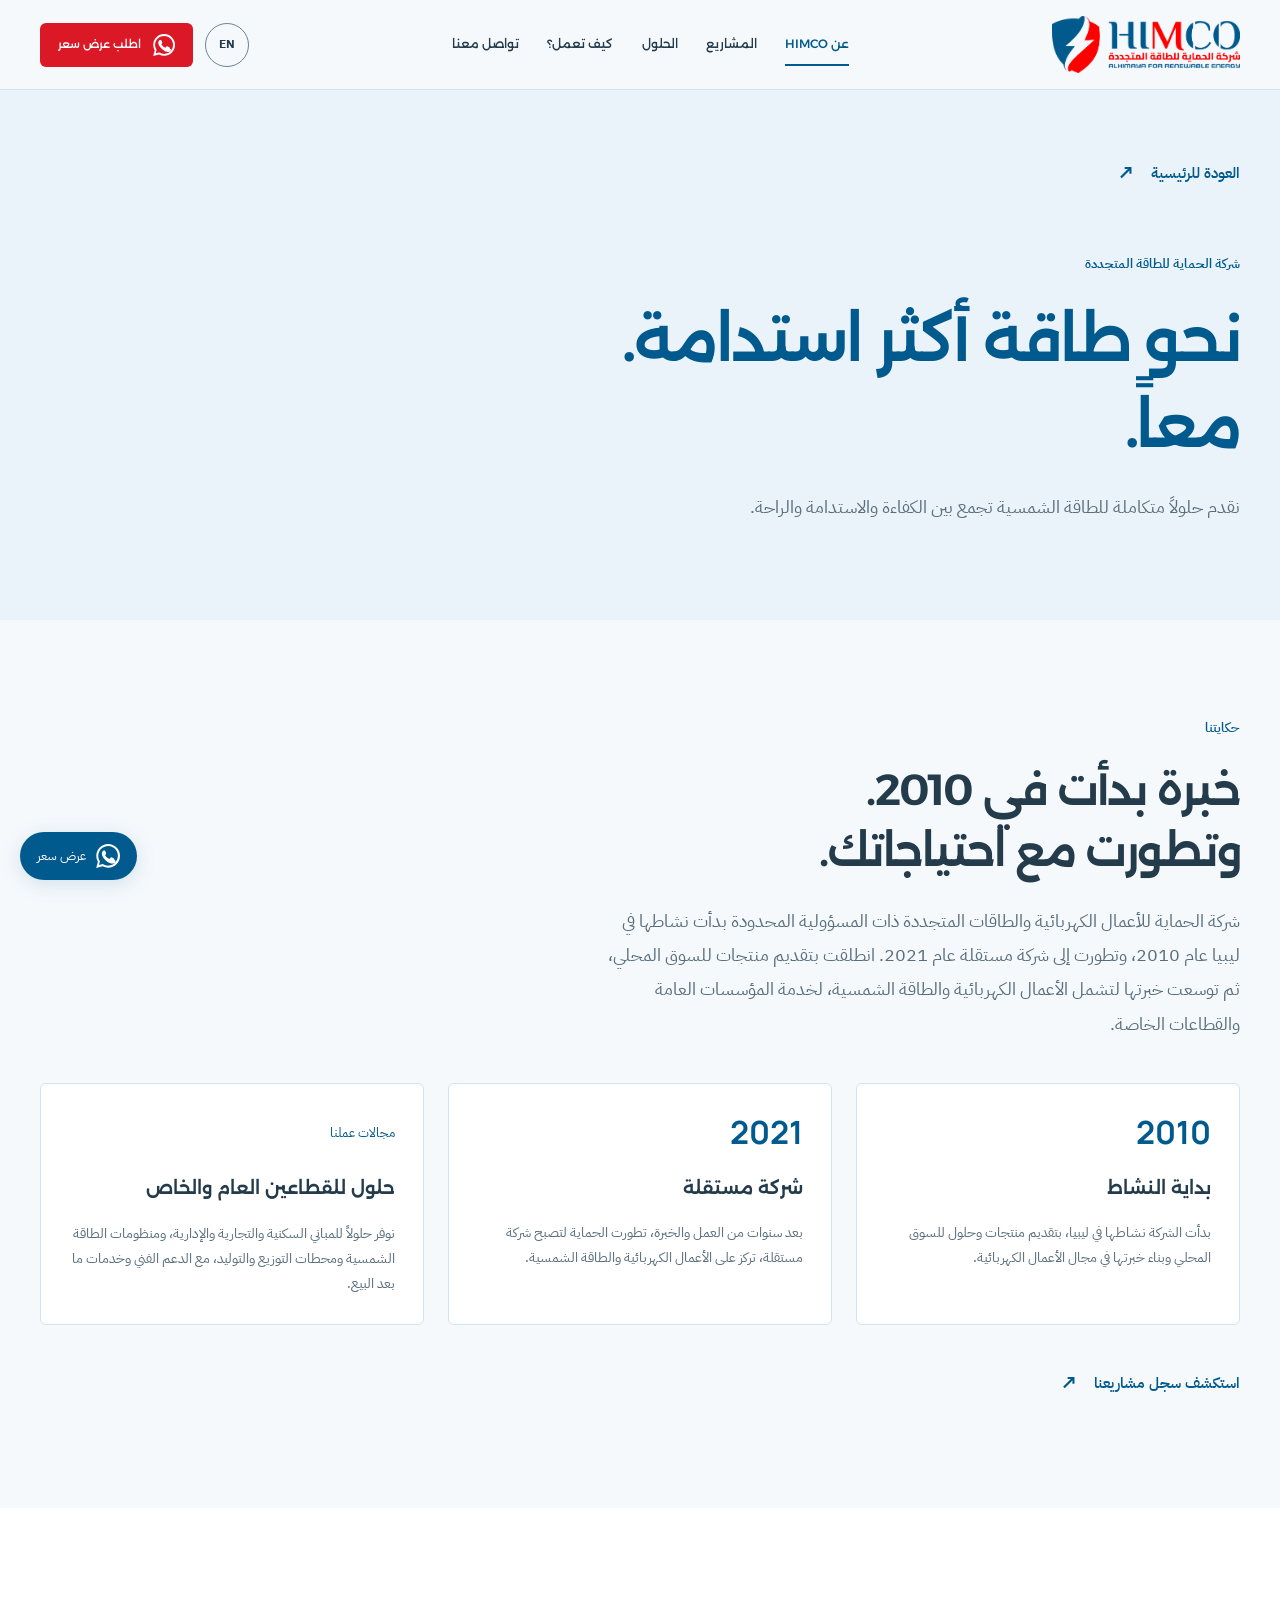
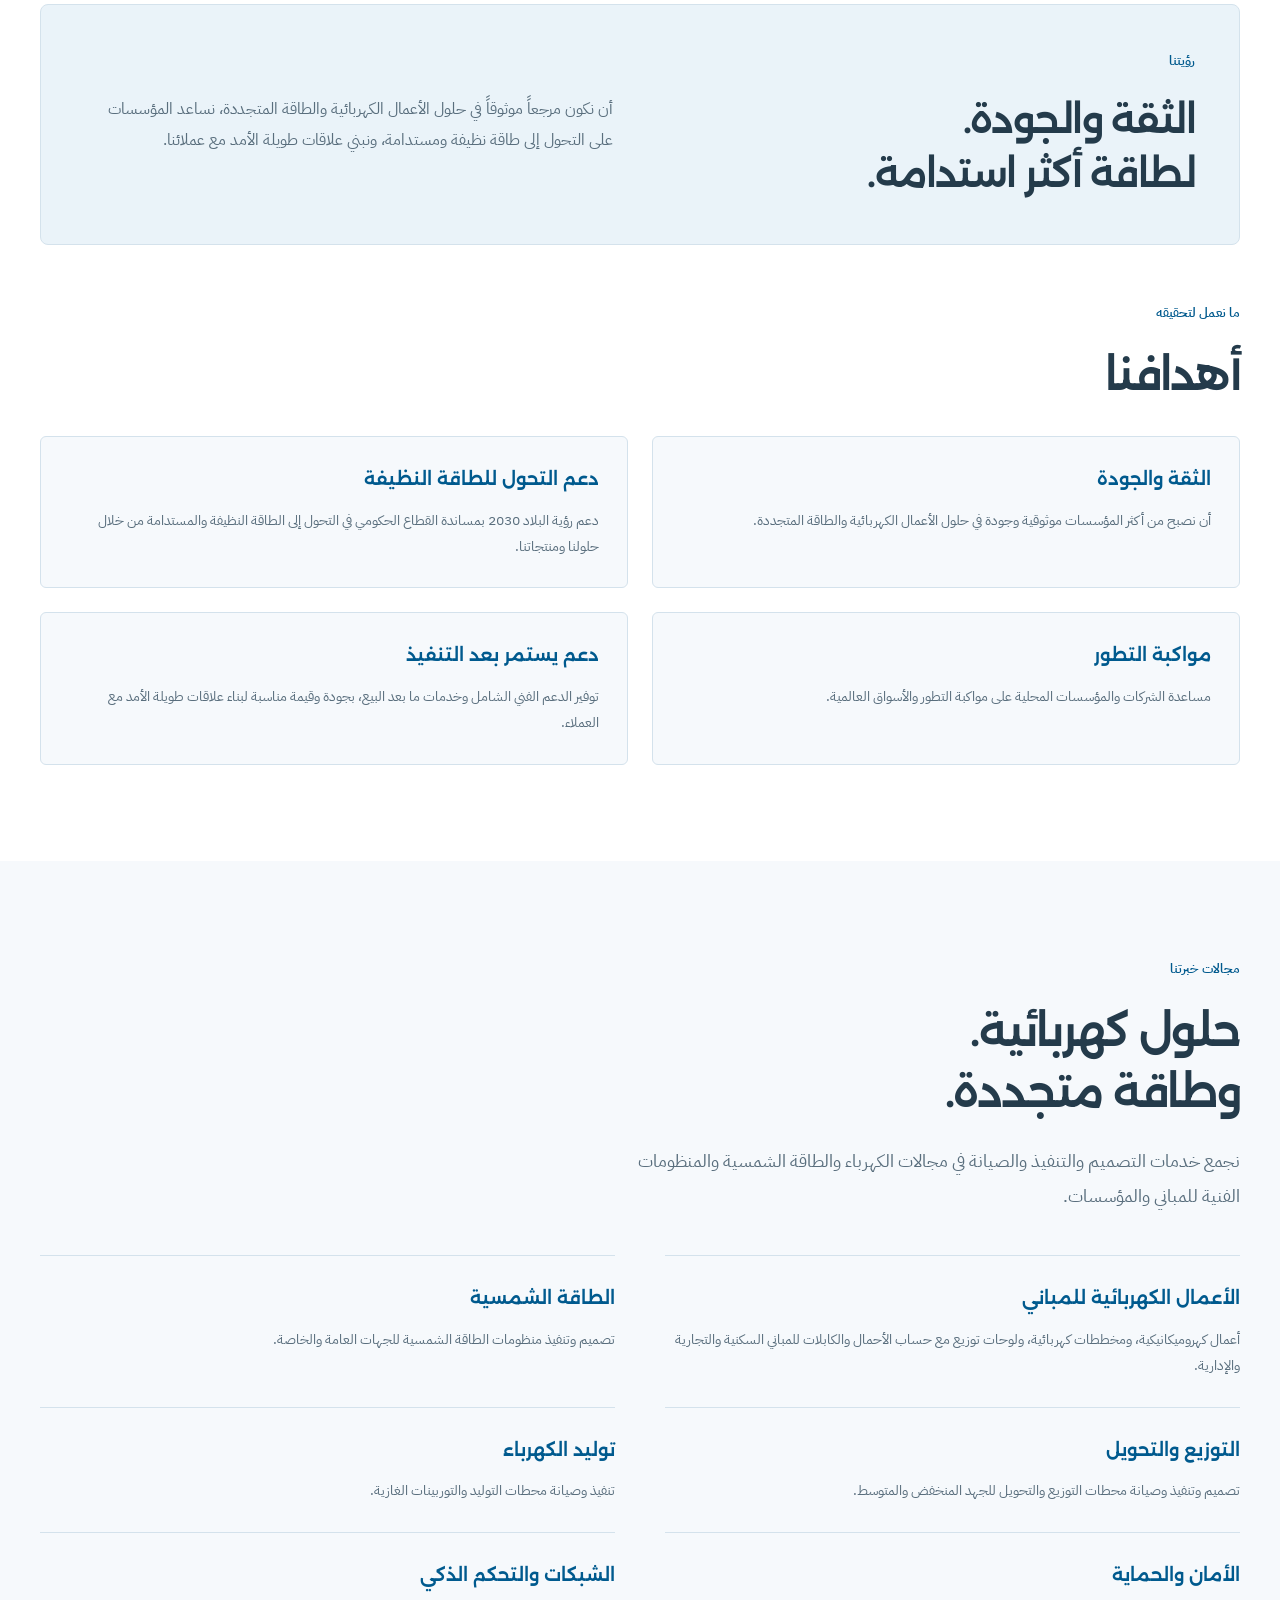
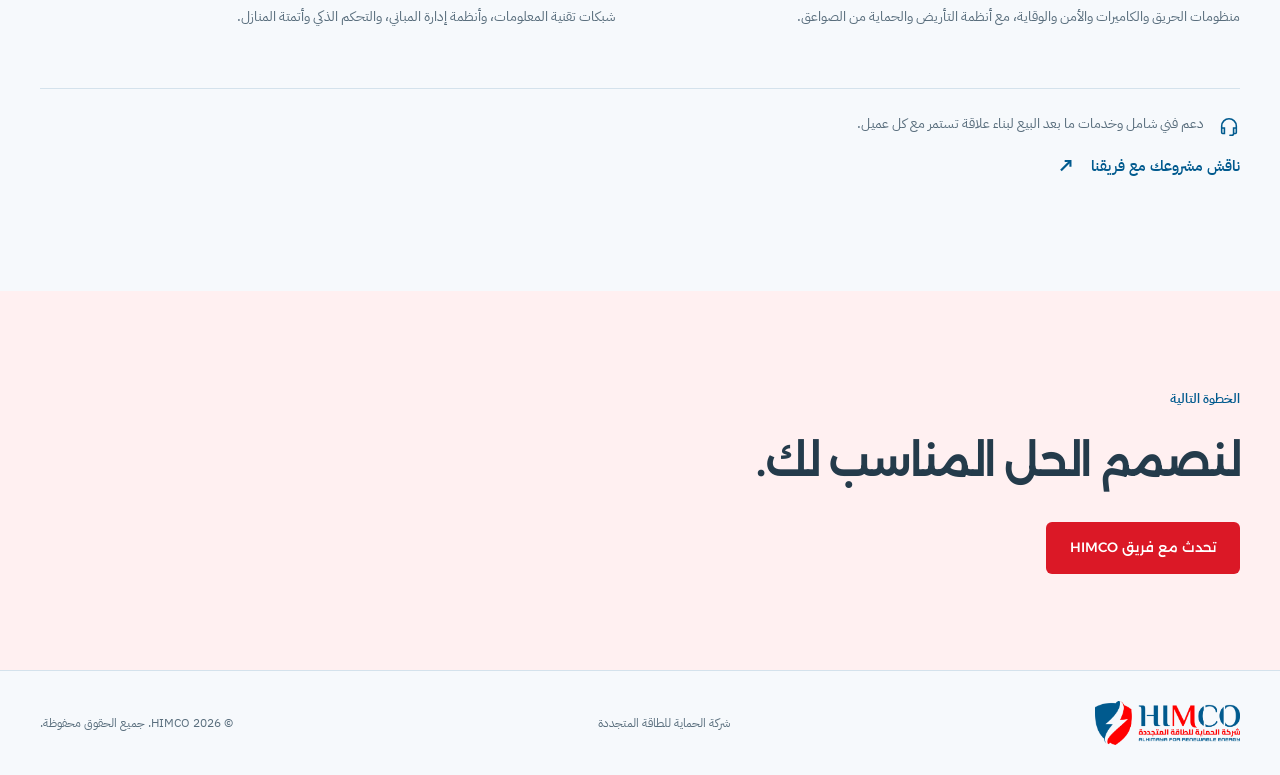
==== about.html @ eb4f23cc "version2" ====
<!doctype html>
<html lang="ar" dir="rtl">
  <head>
    <meta charset="UTF-8" />
    <meta name="viewport" content="width=device-width, initial-scale=1.0" />
    <meta
      name="description"
      content="تعرف على تاريخ شركة الحماية منذ 2010 ورؤيتها وأهدافها وخدماتها في الأعمال الكهربائية والطاقة المتجددة في ليبيا."
    />
    <meta name="theme-color" content="#f6f9fc" />
    <meta name="robots" content="index, follow" />
    <meta name="referrer" content="strict-origin-when-cross-origin" />
    <meta property="og:type" content="website" />
    <meta property="og:site_name" content="HIMCO" />
    <meta property="og:locale" content="ar_LY" />
    <meta property="og:title" content="عن HIMCO | الحماية للطاقة المتجددة" />
    <meta property="og:description" content="تعرف على تاريخ شركة الحماية منذ 2010 ورؤيتها وأهدافها وخدماتها في الأعمال الكهربائية والطاقة المتجددة في ليبيا." />
    <meta name="twitter:card" content="summary" />
    <meta name="twitter:title" content="عن HIMCO | الحماية للطاقة المتجددة" />
    <meta name="twitter:description" content="تعرف على تاريخ شركة الحماية منذ 2010 ورؤيتها وأهدافها وخدماتها في الأعمال الكهربائية والطاقة المتجددة في ليبيا." />
    <title>عن HIMCO | الحماية للطاقة المتجددة</title>
    <link rel="icon" href="logo--.png" type="image/png" />
    <link rel="preconnect" href="https://fonts.googleapis.com" />
    <link rel="preconnect" href="https://fonts.gstatic.com" crossorigin />
    <link href="https://fonts.googleapis.com/css2?family=Alexandria:wght@400;500;600;700&family=IBM+Plex+Sans+Arabic:wght@400;500;600&family=Manrope:wght@400;500;600;700;800&display=swap" rel="stylesheet" />
<link rel="stylesheet" href="styles.css" />
    <noscript><style>.menu-toggle, .language-switch { display: none; } @media (max-width: 760px) { .mobile-nav[hidden] { display: block !important; position: static; } }</style></noscript>
  </head>
  <body data-page="about">
<a class="skip-link" href="#top" data-ar="انتقل إلى المحتوى" data-en="Skip to content">انتقل إلى المحتوى</a>
    <header class="site-header" data-header>
      <a class="brand" href="index.html#top" aria-label="الرئيسية HIMCO" data-alt-ar="الرئيسية HIMCO" data-alt-en="HIMCO home">
        <img width="1843" height="559" src="logo--.png" alt="HIMCO - الحماية للطاقة المتجددة" />
      </a>

      <nav class="desktop-nav" aria-label="التنقل الرئيسي" data-alt-ar="التنقل الرئيسي" data-alt-en="Primary navigation"><a href="about.html" data-ar="عن HIMCO" data-en="About HIMCO">عن HIMCO</a>
        <a href="index.html#projects" data-ar="المشاريع" data-en="Projects">المشاريع</a>
        <a href="index.html#solutions" data-ar="الحلول" data-en="Solutions">الحلول</a>
        <a href="index.html#energy-flow" data-ar="كيف تعمل؟" data-en="How it works">كيف تعمل؟</a>
        <a href="index.html#contact" data-ar="تواصل معنا" data-en="Contact">تواصل معنا</a></nav>

      <div class="header-actions">
        <button class="menu-toggle" type="button" aria-expanded="false" aria-controls="mobile-nav" data-menu-toggle><svg viewBox="0 0 24 24" aria-hidden="true"><path d="M4 7h16M4 12h16M4 17h16" /></svg><span class="sr-only" data-ar="القائمة" data-en="Menu">القائمة</span></button>
        <button class="language-switch" type="button" data-language-switch aria-label="Switch to English">
          <span aria-hidden="true">EN</span>
        </button>
        <a class="button button-small button-primary whatsapp-link" href="https://wa.me/218926155231" target="_blank" rel="noreferrer">
          <svg class="icon" aria-hidden="true"><use href="#icon-whatsapp"></use></svg>
          <span data-ar="اطلب عرض سعر" data-en="Get a quote">اطلب عرض سعر</span>
        </a>
      </div>
    </header>
    <nav class="mobile-nav" id="mobile-nav" aria-label="قائمة التنقل" data-alt-ar="قائمة التنقل" data-alt-en="Mobile navigation" hidden><a href="about.html" data-ar="عن HIMCO" data-en="About HIMCO">عن HIMCO</a>
        <a href="index.html#projects" data-ar="المشاريع" data-en="Projects">المشاريع</a>
        <a href="index.html#solutions" data-ar="الحلول" data-en="Solutions">الحلول</a>
        <a href="index.html#energy-flow" data-ar="كيف تعمل؟" data-en="How it works">كيف تعمل؟</a>
        <a href="index.html#contact" data-ar="تواصل معنا" data-en="Contact">تواصل معنا</a></nav>

    <main id="top" tabindex="-1" class="about-page">
      <section class="about-cover section"><div class="container"><a class="text-link" href="index.html"><span data-ar="العودة للرئيسية" data-en="Back to home">العودة للرئيسية</span><span aria-hidden="true">↗</span></a><p class="eyebrow" data-ar="شركة الحماية للطاقة المتجددة" data-en="HIMCO Renewable Energy">شركة الحماية للطاقة المتجددة</p><h1 data-ar="نحو طاقة أكثر استدامة.
معاً." data-en="Towards more sustainable energy.
Together.">نحو طاقة أكثر استدامة. معاً.</h1><p class="section-lead" data-ar="نقدم حلولاً متكاملة للطاقة الشمسية تجمع بين الكفاءة والاستدامة والراحة." data-en="We provide integrated solar energy solutions that combine efficiency, sustainability, and convenience.">نقدم حلولاً متكاملة للطاقة الشمسية تجمع بين الكفاءة والاستدامة والراحة.</p></div></section>
      <section class="section company-history" id="history">
        <div class="container">
          <div class="section-heading"><p class="eyebrow" data-ar="حكايتنا" data-en="Our story">حكايتنا</p><h2 data-ar="خبرة بدأت في 2010.
وتطورت مع احتياجاتك." data-en="Experience since 2010.
Growing with your needs.">خبرة بدأت في 2010.
وتطورت مع احتياجاتك.</h2><p class="section-lead" data-ar="شركة الحماية للأعمال الكهربائية والطاقات المتجددة ذات المسؤولية المحدودة بدأت نشاطها في ليبيا عام 2010، وتطورت إلى شركة مستقلة عام 2021. انطلقت بتقديم منتجات للسوق المحلي، ثم توسعت خبرتها لتشمل الأعمال الكهربائية والطاقة الشمسية، لخدمة المؤسسات العامة والقطاعات الخاصة." data-en="AL-HIMAYA Company for Electrical Works and Renewable Energy is a limited liability company whose operations began in Libya in 2010. It became an independent company in 2021, growing from supplying products to the local market into electrical and solar energy solutions for public institutions and private businesses.">شركة الحماية للأعمال الكهربائية والطاقات المتجددة ذات المسؤولية المحدودة بدأت نشاطها في ليبيا عام 2010، وتطورت إلى شركة مستقلة عام 2021. انطلقت بتقديم منتجات للسوق المحلي، ثم توسعت خبرتها لتشمل الأعمال الكهربائية والطاقة الشمسية، لخدمة المؤسسات العامة والقطاعات الخاصة.</p></div>
          <div class="history-grid">
            <article class="history-card"><span class="history-year">2010</span><h3 data-ar="بداية النشاط" data-en="Operations begin">بداية النشاط</h3><p data-ar="بدأت الشركة نشاطها في ليبيا، بتقديم منتجات وحلول للسوق المحلي وبناء خبرتها في مجال الأعمال الكهربائية." data-en="The business began its activities in Libya, supplying the local market and building experience in electrical works.">بدأت الشركة نشاطها في ليبيا، بتقديم منتجات وحلول للسوق المحلي وبناء خبرتها في مجال الأعمال الكهربائية.</p></article>
            <article class="history-card"><span class="history-year">2021</span><h3 data-ar="شركة مستقلة" data-en="An independent company">شركة مستقلة</h3><p data-ar="بعد سنوات من العمل والخبرة، تطورت الحماية لتصبح شركة مستقلة، تركز على الأعمال الكهربائية والطاقة الشمسية." data-en="After years of work and experience, AL-HIMAYA developed into an independent company focused on electrical works and solar energy.">بعد سنوات من العمل والخبرة، تطورت الحماية لتصبح شركة مستقلة، تركز على الأعمال الكهربائية والطاقة الشمسية.</p></article>
            <article class="history-card"><span class="history-label" data-ar="مجالات عملنا" data-en="Our work">مجالات عملنا</span><h3 data-ar="حلول للقطاعين العام والخاص" data-en="Serving public and private sectors">حلول للقطاعين العام والخاص</h3><p data-ar="نوفر حلولاً للمباني السكنية والتجارية والإدارية، ومنظومات الطاقة الشمسية ومحطات التوزيع والتوليد، مع الدعم الفني وخدمات ما بعد البيع." data-en="We provide solutions for residential, commercial and administrative buildings, solar systems, and distribution and generation stations, backed by technical support and after-sales service.">نوفر حلولاً للمباني السكنية والتجارية والإدارية، ومنظومات الطاقة الشمسية ومحطات التوزيع والتوليد، مع الدعم الفني وخدمات ما بعد البيع.</p></article>
          </div>
          <a class="text-link" href="index.html#timeline"><span data-ar="استكشف سجل مشاريعنا" data-en="Explore our project record">استكشف سجل مشاريعنا</span><span aria-hidden="true">↗</span></a>
        </div>
      </section>
      <section class="section company-vision" id="vision">
        <div class="container">
          <div class="vision-panel"><div><p class="eyebrow" data-ar="رؤيتنا" data-en="Our vision">رؤيتنا</p><h2 data-ar="الثقة والجودة.
لطاقة أكثر استدامة." data-en="Trust and quality.
For more sustainable energy.">الثقة والجودة.
لطاقة أكثر استدامة.</h2></div><p class="section-lead" data-ar="أن نكون مرجعاً موثوقاً في حلول الأعمال الكهربائية والطاقة المتجددة، نساعد المؤسسات على التحول إلى طاقة نظيفة ومستدامة، ونبني علاقات طويلة الأمد مع عملائنا." data-en="To be a trusted provider of electrical and renewable energy solutions, helping institutions move towards clean, sustainable energy and building lasting customer relationships.">أن نكون مرجعاً موثوقاً في حلول الأعمال الكهربائية والطاقة المتجددة، نساعد المؤسسات على التحول إلى طاقة نظيفة ومستدامة، ونبني علاقات طويلة الأمد مع عملائنا.</p></div>
          <div class="goals-heading"><p class="eyebrow" data-ar="ما نعمل لتحقيقه" data-en="What we work towards">ما نعمل لتحقيقه</p><h2 data-ar="أهدافنا" data-en="Our goals">أهدافنا</h2></div>
          <div class="goals-grid" id="goals">
            <article class="goal-card"><h3 data-ar="الثقة والجودة" data-en="Trust and quality">الثقة والجودة</h3><p data-ar="أن نصبح من أكثر المؤسسات موثوقية وجودة في حلول الأعمال الكهربائية والطاقة المتجددة." data-en="Become a trusted, quality-driven institution for electrical and renewable energy solutions.">أن نصبح من أكثر المؤسسات موثوقية وجودة في حلول الأعمال الكهربائية والطاقة المتجددة.</p></article>
            <article class="goal-card"><h3 data-ar="دعم التحول للطاقة النظيفة" data-en="Supporting clean energy">دعم التحول للطاقة النظيفة</h3><p data-ar="دعم رؤية البلاد 2030 بمساندة القطاع الحكومي في التحول إلى الطاقة النظيفة والمستدامة من خلال حلولنا ومنتجاتنا." data-en="Support the country’s Vision 2030 by helping the public sector transition to clean, sustainable energy through our products and solutions.">دعم رؤية البلاد 2030 بمساندة القطاع الحكومي في التحول إلى الطاقة النظيفة والمستدامة من خلال حلولنا ومنتجاتنا.</p></article>
            <article class="goal-card"><h3 data-ar="مواكبة التطور" data-en="Keeping pace with progress">مواكبة التطور</h3><p data-ar="مساعدة الشركات والمؤسسات المحلية على مواكبة التطور والأسواق العالمية." data-en="Help local businesses and institutions keep pace with global market developments.">مساعدة الشركات والمؤسسات المحلية على مواكبة التطور والأسواق العالمية.</p></article>
            <article class="goal-card"><h3 data-ar="دعم يستمر بعد التنفيذ" data-en="Support beyond installation">دعم يستمر بعد التنفيذ</h3><p data-ar="توفير الدعم الفني الشامل وخدمات ما بعد البيع، بجودة وقيمة مناسبة لبناء علاقات طويلة الأمد مع العملاء." data-en="Provide comprehensive technical support and after-sales service, combining quality and value to build long-term customer relationships.">توفير الدعم الفني الشامل وخدمات ما بعد البيع، بجودة وقيمة مناسبة لبناء علاقات طويلة الأمد مع العملاء.</p></article>
          </div>
        </div>
      </section>
      <section class="section company-services" id="services"><div class="container"><div class="section-heading"><p class="eyebrow" data-ar="مجالات خبرتنا" data-en="Our areas of expertise">مجالات خبرتنا</p><h2 data-ar="حلول كهربائية.
وطاقة متجددة." data-en="Electrical solutions.
Renewable energy.">حلول كهربائية.
وطاقة متجددة.</h2><p class="section-lead" data-ar="نجمع خدمات التصميم والتنفيذ والصيانة في مجالات الكهرباء والطاقة الشمسية والمنظومات الفنية للمباني والمؤسسات." data-en="We combine design, implementation and maintenance across electrical works, solar energy and technical systems for buildings and institutions.">نجمع خدمات التصميم والتنفيذ والصيانة في مجالات الكهرباء والطاقة الشمسية والمنظومات الفنية للمباني والمؤسسات.</p></div><div class="service-catalog"><article class="catalog-item"><h3 data-ar="الأعمال الكهربائية للمباني" data-en="Building electrical works">الأعمال الكهربائية للمباني</h3><p data-ar="أعمال كهروميكانيكية، ومخططات كهربائية، ولوحات توزيع مع حساب الأحمال والكابلات للمباني السكنية والتجارية والإدارية." data-en="Electromechanical works, electrical drawings and distribution panels, including load and cable calculations for residential, commercial and administrative buildings.">أعمال كهروميكانيكية، ومخططات كهربائية، ولوحات توزيع مع حساب الأحمال والكابلات للمباني السكنية والتجارية والإدارية.</p></article><article class="catalog-item"><h3 data-ar="الطاقة الشمسية" data-en="Solar energy">الطاقة الشمسية</h3><p data-ar="تصميم وتنفيذ منظومات الطاقة الشمسية للجهات العامة والخاصة." data-en="Design and implementation of solar energy systems for public and private clients.">تصميم وتنفيذ منظومات الطاقة الشمسية للجهات العامة والخاصة.</p></article><article class="catalog-item"><h3 data-ar="التوزيع والتحويل" data-en="Distribution and substations">التوزيع والتحويل</h3><p data-ar="تصميم وتنفيذ وصيانة محطات التوزيع والتحويل للجهد المنخفض والمتوسط." data-en="Design, implementation and maintenance of low and medium voltage distribution stations and substations.">تصميم وتنفيذ وصيانة محطات التوزيع والتحويل للجهد المنخفض والمتوسط.</p></article><article class="catalog-item"><h3 data-ar="توليد الكهرباء" data-en="Power generation">توليد الكهرباء</h3><p data-ar="تنفيذ وصيانة محطات التوليد والتوربينات الغازية." data-en="Implementation and maintenance of generation stations and gas turbines.">تنفيذ وصيانة محطات التوليد والتوربينات الغازية.</p></article><article class="catalog-item"><h3 data-ar="الأمان والحماية" data-en="Safety and protection">الأمان والحماية</h3><p data-ar="منظومات الحريق والكاميرات والأمن والوقاية، مع أنظمة التأريض والحماية من الصواعق." data-en="Fire, CCTV, security and protection systems, together with earthing and lightning protection.">منظومات الحريق والكاميرات والأمن والوقاية، مع أنظمة التأريض والحماية من الصواعق.</p></article><article class="catalog-item"><h3 data-ar="الشبكات والتحكم الذكي" data-en="Networks and smart controls">الشبكات والتحكم الذكي</h3><p data-ar="شبكات تقنية المعلومات، وأنظمة إدارة المباني، والتحكم الذكي وأتمتة المنازل." data-en="IT networks, building management systems, intelligent controls and home automation.">شبكات تقنية المعلومات، وأنظمة إدارة المباني، والتحكم الذكي وأتمتة المنازل.</p></article></div><div class="services-support"><svg class="icon" aria-hidden="true"><use href="#icon-support" /></svg><p data-ar="دعم فني شامل وخدمات ما بعد البيع لبناء علاقة تستمر مع كل عميل." data-en="Comprehensive technical support and after-sales service, built around lasting customer relationships.">دعم فني شامل وخدمات ما بعد البيع لبناء علاقة تستمر مع كل عميل.</p></div><a class="text-link" href="index.html#contact"><span data-ar="ناقش مشروعك مع فريقنا" data-en="Discuss your project with our team">ناقش مشروعك مع فريقنا</span><span aria-hidden="true">↗</span></a></div></section>
      <section class="about-cta section"><div class="container"><p class="eyebrow" data-ar="الخطوة التالية" data-en="Your next step">الخطوة التالية</p><h2 data-ar="لنصمم الحل المناسب لك." data-en="Let’s design the right solution for you.">لنصمم الحل المناسب لك.</h2><a class="button button-primary whatsapp-link" href="https://wa.me/218926155231" target="_blank" rel="noreferrer"><span data-ar="تحدث مع فريق HIMCO" data-en="Talk to the HIMCO team">تحدث مع فريق HIMCO</span></a></div></section>
    </main>

    <footer class="site-footer">
      <div class="container footer-layout">
        <img width="1843" height="559" src="logo--.png" alt="HIMCO" />
        <p data-ar="شركة الحماية للطاقة المتجددة" data-en="HIMCO for Renewable Energy">
          شركة الحماية للطاقة المتجددة
        </p>
        <p>
          © <span data-year>2026</span> HIMCO.
          <span data-ar="جميع الحقوق محفوظة." data-en="All rights reserved.">جميع الحقوق محفوظة.</span>
        </p>
      </div>
    </footer>

    <a class="floating-whatsapp whatsapp-link" href="https://wa.me/218926155231" target="_blank" rel="noreferrer" aria-label="Request a quote on WhatsApp">
      <svg aria-hidden="true"><use href="#icon-whatsapp"></use></svg>
      <span data-ar="عرض سعر" data-en="Quote">عرض سعر</span>
    </a>

    
    <svg class="svg-sprite" aria-hidden="true">
      <symbol id="icon-inverter" viewBox="0 0 24 24"><rect x="5" y="3" width="14" height="18" rx="2"/><path d="M8 7h8M8 11h8m-8 6c2-5 6 5 8 0"/></symbol>
      <symbol id="icon-loads" viewBox="0 0 24 24"><path d="m3 11 9-8 9 8M5 10v11h14V10M10 21v-7h4v7"/></symbol>
      <symbol id="icon-whatsapp" viewBox="0 0 24 24">
        <path d="M20.5 3.5A11.8 11.8 0 0 0 12.1 0C5.6 0 .3 5.3.3 11.8c0 2.1.5 4.1 1.6 5.9L.2 24l6.4-1.7a11.8 11.8 0 0 0 5.5 1.4h.1c6.5 0 11.8-5.3 11.8-11.8 0-3.2-1.2-6.1-3.5-8.4Zm-8.3 18.2h-.1a9.8 9.8 0 0 1-5-1.4l-.4-.2-3.8 1 1-3.7-.2-.4a9.8 9.8 0 1 1 8.5 4.7Zm5.4-7.4c-.3-.2-1.8-.9-2.1-1-.3-.1-.5-.2-.7.2-.2.3-.8 1-.9 1.2-.2.2-.3.2-.7.1-1.7-.8-2.8-1.5-3.9-3.4-.3-.5.3-.5.8-1.6.1-.2 0-.4 0-.6L9.2 7c-.2-.6-.5-.5-.7-.5h-.6c-.2 0-.6.1-.9.4-.3.3-1.2 1.2-1.2 2.9 0 1.7 1.3 3.4 1.4 3.6.2.2 2.5 3.8 6 5.3 2.2.9 3 .9 4.1.8.7-.1 1.8-.7 2-1.4.3-.7.3-1.3.2-1.4-.1-.2-.3-.3-.6-.4Z" />
      </symbol>
      <symbol id="icon-arrow" viewBox="0 0 24 24">
        <path d="M5 12h14M13 6l6 6-6 6" fill="none" stroke="currentColor" stroke-width="2" stroke-linecap="round" stroke-linejoin="round" />
      </symbol>
      <symbol id="icon-plan" viewBox="0 0 24 24">
        <path d="M4 4h16v16H4zM8 8h8M8 12h5M8 16h3" fill="none" stroke="currentColor" stroke-width="1.7" stroke-linecap="round" />
      </symbol>
      <symbol id="icon-panel" viewBox="0 0 24 24">
        <path d="m5 5-2 12h18L19 5H5Zm1 4h12M5 13h14M9 5 8 17m7-12 1 12M12 17v3m-4 0h8" fill="none" stroke="currentColor" stroke-width="1.6" stroke-linecap="round" stroke-linejoin="round" />
      </symbol>
      <symbol id="icon-battery" viewBox="0 0 24 24">
        <path d="M7 5h10v2h2v13H5V7h2V5Zm5 5-2 4h3l-2 4 5-6h-3l2-2h-3Z" fill="none" stroke="currentColor" stroke-width="1.6" stroke-linejoin="round" />
      </symbol>
      <symbol id="icon-support" viewBox="0 0 24 24">
        <path d="M4 13v-2a8 8 0 0 1 16 0v2m-16 0h3v6H5a1 1 0 0 1-1-1v-5Zm16 0h-3v6h2a1 1 0 0 0 1-1v-5Zm-3 6c0 1.1-.9 2-2 2h-2" fill="none" stroke="currentColor" stroke-width="1.7" stroke-linecap="round" />
      </symbol>
      <symbol id="icon-phone" viewBox="0 0 24 24">
        <path d="M6.6 10.8a15.5 15.5 0 0 0 6.6 6.6l2.2-2.2c.3-.3.7-.4 1.1-.2 1.2.4 2.5.7 3.9.7.6 0 1 .4 1 1v3.5c0 .6-.4 1-1 1C10.7 21.2 2.8 13.3 2.8 3.6c0-.6.4-1 1-1h3.5c.6 0 1 .4 1 1 0 1.4.2 2.7.7 3.9.1.4 0 .8-.3 1.1l-2.1 2.2Z" fill="none" stroke="currentColor" stroke-width="1.7" />
      </symbol>
      <symbol id="icon-mail" viewBox="0 0 24 24">
        <path d="M3 5h18v14H3zM3 7l9 6 9-6" fill="none" stroke="currentColor" stroke-width="1.7" stroke-linejoin="round" />
      </symbol>
      <symbol id="icon-location" viewBox="0 0 24 24">
        <path d="M20 10c0 5-8 12-8 12S4 15 4 10a8 8 0 1 1 16 0Zm-8 3a3 3 0 1 0 0-6 3 3 0 0 0 0 6Z" fill="none" stroke="currentColor" stroke-width="1.7" />
      </symbol>
      <symbol id="icon-download" viewBox="0 0 24 24">
        <path d="M12 3v12m-5-5 5 5 5-5M5 21h14" fill="none" stroke="currentColor" stroke-width="1.8" stroke-linecap="round" stroke-linejoin="round" />
      </symbol>
    </svg>

    <script src="script.js" defer></script>
  </body>
</html>
---- styles.css ----
:root {
  --paper: #f6f9fc;
  --white: #ffffff;
  --brand-blue: #005a8e;
  --brand-blue-deep: #00466e;
  --surface-blue: #eaf3f9;
  --brand-red: #db1826;
  --brand-red-deep: #b71624;
  --surface-red: #fff0f1;
  --ink: #243b4b;
  --muted: #596e7d;
  --line: #d4e2ec;
  --container: 1200px;
  --header-height: 90px;
  --ease: cubic-bezier(.22, 1, .36, 1);
}
*, *::before, *::after { box-sizing: border-box; }
html { scroll-behavior: smooth; scroll-padding-top: 112px; }
body { margin: 0; color: var(--ink); background: var(--paper); font-family: 'IBM Plex Sans Arabic', 'Segoe UI', sans-serif; line-height: 1.8; text-rendering: optimizeLegibility; }
[lang='en'] body { font-family: 'Manrope', 'Segoe UI', sans-serif; line-height: 1.7; }
h1, h2, h3, strong, .button, .desktop-nav { font-family: 'Alexandria', 'Segoe UI', sans-serif; }
[lang='en'] h1, [lang='en'] h2, [lang='en'] h3, [lang='en'] strong, [lang='en'] .button, [lang='en'] .desktop-nav { font-family: 'Manrope', sans-serif; }
h1, h2, h3, p, figure { margin: 0; }
h1, h2 { font-weight: 600; line-height: 1.4; letter-spacing: -.04em; text-wrap: balance; white-space: pre-line; }
[lang='en'] h1, [lang='en'] h2 { line-height: 1.13; font-weight: 700; letter-spacing: -.055em; }
h2 { font-size: clamp(2rem, 3.4vw, 3.4rem); }
h3 { font-size: 1.12rem; font-weight: 600; line-height: 1.6; }
p { color: var(--muted); }
img, svg { display: block; max-width: 100%; }
a { color: inherit; text-decoration: none; }
button, select { color: inherit; font: inherit; }
button, a { -webkit-tap-highlight-color: transparent; }
button { cursor: pointer; }
:focus-visible { outline: 3px solid var(--brand-blue); outline-offset: 5px; }
button:disabled { cursor: default; opacity: .45; }
.container { width: min(calc(100% - 80px), var(--container)); margin-inline: auto; }
.section { padding-block: clamp(64px, 7.5vw, 110px); }
.section-heading { margin-bottom: 42px; }
.eyebrow { color: var(--brand-blue); font-size: .82rem; font-weight: 600; margin-bottom: 20px; display: flex; align-items: center; gap: 10px; }
[lang='en'] .eyebrow { text-transform: uppercase; letter-spacing: .14em; font-size: .7rem; }
.section-lead { font-size: 1.1rem; max-width: 640px; margin-top: 22px; line-height: 1.95; }
.icon { width: 22px; height: 22px; fill: currentColor; flex: 0 0 auto; }
.svg-sprite { position: absolute; width: 0; height: 0; overflow: hidden; }
.sr-only { position: absolute; width: 1px; height: 1px; overflow: hidden; clip-path: inset(50%); white-space: nowrap; }
.skip-link { position: fixed; z-index: 200; top: 12px; inset-inline-start: 16px; padding: 12px 20px; background: white; color: var(--brand-blue); border: 2px solid var(--brand-blue); border-radius: 5px; transform: translateY(-160%); }
.skip-link:focus { transform: translateY(0); }
.benefit-card > svg { width: 54px; height: 54px; color: var(--brand-blue); fill: none; }
.site-header { position: sticky; top: 0; z-index: 100; height: var(--header-height); display: flex; align-items: center; gap: 28px; padding-inline: max(40px, calc((100% - var(--container)) / 2)); background: rgba(246,249,252,.97); border-bottom: 1px solid var(--line); }
.site-header.is-scrolled { box-shadow: 0 5px 24px #005a8e0d; }
.brand { width: 188px; flex: 0 0 188px; display: grid; place-items: center; background: transparent; padding: 0; border: 0; }
.brand img { width: 100%; height: auto; }
.desktop-nav { display: flex; align-items: center; justify-content: center; flex: 1; gap: clamp(16px, 2.2vw, 30px); font-size: .76rem; font-weight: 500; }
.desktop-nav a { padding-block: 10px; white-space: nowrap; border-bottom: 2px solid transparent; }
.desktop-nav a:hover, .desktop-nav a[aria-current='page'] { border-color: var(--brand-blue); color: var(--brand-blue); }
.header-actions { display: flex; gap: 12px; align-items: center; }
.language-switch { width: 44px; height: 44px; padding: 0; border: 1px solid var(--line); border-radius: 50%; background: transparent; font-weight: 700; font-size: .75rem; }
.language-switch:hover { background: var(--surface-blue); }
.button { display: inline-flex; align-items: center; justify-content: center; gap: 12px; min-height: 52px; padding: 13px 23px; border-radius: 6px; font-size: .85rem; font-weight: 500; border: 1px solid transparent; transition: background .2s, transform .2s; line-height: 1.6; }
.button:hover { transform: translateY(-2px); }
.button-primary { background: var(--brand-red); color: white; }
.button-primary:hover { background: var(--brand-red-deep); }
.button-small { min-height: 42px; padding: 10px 17px; font-size: .7rem; }
.button-light { background: var(--brand-red); color: white; }
.button-light:hover { background: var(--brand-red-deep); }
.text-link { display: inline-flex; align-items: center; gap: 16px; color: var(--brand-blue); font-weight: 600; font-size: .95rem; padding-block: 10px; }
.text-link:hover { text-decoration: underline; text-underline-offset: 6px; }
.text-link > span:last-child { font-size: 1.3rem; }
[dir='rtl'] .arrow-icon { transform: rotate(180deg); }
.menu-toggle { display: none; padding: 8px; width: 44px; height: 44px; border: 1px solid var(--line); border-radius: 6px; background: transparent; }
.menu-toggle svg { fill: none; stroke: currentColor; stroke-width: 1.7; }
.mobile-nav { position: fixed; z-index: 99; inset: var(--header-height) 0 auto; padding: 18px 24px 24px; background: var(--paper); border-bottom: 1px solid var(--line); box-shadow: 0 12px 25px #005a8e14; }
.mobile-nav a { display: block; padding: 10px; border-bottom: 1px solid var(--line); }
[hidden] { display: none !important; }
.hero { padding: 52px 0 62px; background: var(--paper); }
.hero-layout { display: grid; grid-template-columns: 1fr 1.05fr; gap: 64px; align-items: center; }
.hero-content { padding-block: 30px; }
.hero h1 { font-size: clamp(2.8rem, 4.3vw, 4.5rem); }
.hero h1 span { display: block; }
.hero h1 .accent { color: var(--brand-blue); }
.hero-copy { margin-top: 28px; max-width: 480px; font-size: 1.14rem; line-height: 1.95; }
.hero-actions { display: flex; align-items: center; flex-wrap: wrap; gap: 20px; margin-top: 32px; }
.hero-note { display: flex; align-items: center; gap: 9px; color: var(--muted); margin-top: 38px; font-size: .81rem; }
.hero-note .icon { width: 17px; height: 17px; }
.sun-dot { display: inline-block; width: 10px; height: 10px; border-radius: 50%; background: var(--brand-red); box-shadow: 0 0 0 4px #db182630; flex-shrink: 0; }
.hero-visual { position: relative; padding: 14px; border: 1px solid #d4e2ec; border-radius: 100px 8px 8px 8px; background: #eaf3f9; }
[dir='rtl'] .hero-visual { border-radius: 8px 100px 8px 8px; }
.hero-visual > img { width: 100%; height: 475px; object-fit: cover; border-radius: 88px 4px 4px 4px; object-position: center; }
[dir='rtl'] .hero-visual > img { border-radius: 4px 88px 4px 4px; }
.hero-visual figcaption { display: flex; gap: 12px; align-items: center; padding: 19px 8px 6px; font-size: .74rem; }
.hero-visual figcaption strong { font-size: .77rem; font-weight: 500; }
.hero-visual figcaption div { display: grid; gap: 3px; }
.hero-visual figcaption div > span { color: var(--muted); }
.hero-visual figcaption a { margin-inline-start: auto; font-size: 1.7rem; }
.project-dot { width: 8px; height: 8px; background: var(--brand-blue); border-radius: 50%; }
.solar-seal { position: absolute; bottom: 112px; inset-inline-start: -30px; width: 74px; height: 74px; display: grid; place-items: center; background: var(--brand-red); border-radius: 50%; box-shadow: 0 0 0 9px var(--paper); }
.solar-seal svg { width: 36px; fill: none; stroke: white; stroke-width: 1.5; }
.value-strip { padding-block: 23px; background: var(--surface-red); border-block: 1px solid #f0ced2; }
.value-strip .container { display: flex; justify-content: space-around; align-items: center; gap: 18px; font-size: .9rem; font-weight: 500; color: var(--brand-blue-deep); }
.strip-sun { font-size: 1.6rem; color: #b71624; }
.company-overview { max-width: 900px; }
.company-intro .text-link { margin-top: 22px; }
.company-facts { display: flex; flex-wrap: wrap; gap: 28px; margin-top: 25px; }
.company-facts > span { display: grid; gap: 4px; padding-inline-end: 28px; border-inline-end: 1px solid var(--line); }
.company-facts > span:last-child { border: 0; padding-inline-end: 0; }
.company-facts strong { color: var(--brand-blue); font-family: 'Manrope', sans-serif; font-size: 1.4rem; }
.company-facts small { color: var(--muted); font-size: .75rem; }
.intro { background: white; }
.intro-layout { display: grid; grid-template-columns: 1.2fr 1fr; gap: 70px; align-items: start; }
.intro-layout .section-lead { margin-top: 40px; }
.solution-grid { display: grid; grid-template-columns: repeat(4, 1fr); margin-top: 30px; gap: 18px; }
.solution-card { padding: 30px 24px; background: var(--paper); border: 1px solid var(--line); border-radius: 6px; position: relative; }
.card-number { position: absolute; inset-inline-end: 22px; top: 24px; color: #6b8291; font-size: .75rem; }
.service-icon { width: 40px; height: 40px; color: var(--brand-blue); fill: none; margin-bottom: 32px; }
.solution-card h3 { margin-bottom: 14px; font-size: .98rem; }
.solution-card p { font-size: .88rem; }
.services-support { display: flex; align-items: flex-start; gap: 14px; margin-top: 30px; padding-top: 22px; border-top: 1px solid var(--line); }
.services-support > svg { color: var(--brand-blue); margin-top: 5px; }
.services-support > p { flex: 1; font-size: .87rem; }
.services-support .text-link { flex-shrink: 0; padding-top: 0; font-size: .83rem; }
.energy-section { background: var(--surface-blue); }
.heading-row { display: flex; align-items: center; justify-content: space-between; gap: 25px; }
.motion-toggle { min-height: 44px; display: inline-flex; align-items: center; gap: 10px; padding: 9px 15px; background: transparent; border: 1px solid #a4bdcd; border-radius: 5px; font-size: .78rem; white-space: nowrap; }
.motion-toggle:hover { background: white; }
.energy-flow { display: grid; grid-template-columns: 1fr 64px 1fr 64px 1fr 64px 1fr; align-items: center; margin-top: 42px; }
.flow-stage { position: relative; min-height: 206px; padding: 32px 12px 24px; background: var(--paper); border: 1px solid #c9ddea; border-radius: 8px; display: flex; flex-direction: column; align-items: center; transition: background .4s, border-color .4s; }
.flow-stage.is-active { border-color: var(--brand-blue); background: white; box-shadow: inset 0 -3px 0 var(--brand-red); }
.flow-stage svg { width: 56px; height: 56px; margin-bottom: 20px; stroke: var(--brand-blue); fill: none; stroke-width: 1.4; stroke-linecap: round; stroke-linejoin: round; }
.flow-stage strong { font-size: .9rem; font-weight: 500; }
.flow-stage small { margin-top: 6px; font-size: .75rem; color: var(--muted); }
.flow-number { position: absolute; top: 12px; inset-inline-start: 14px; font-size: .68rem; color: var(--muted); }
.flow-connector { height: 2px; background: #95b5ca; position: relative; }
.flow-connector i { position: absolute; top: -12px; inset-inline-end: 3px; font-style: normal; color: var(--brand-blue); }
[dir='rtl'] .flow-connector i { transform: rotate(180deg); }
.flow-connector span { position: absolute; width: 9px; height: 9px; border-radius: 50%; background: var(--brand-blue); box-shadow: 0 0 0 4px #db182690; top: -4px; animation: energy-packet 8s linear infinite; opacity: 0; }
.flow-connector:nth-of-type(2) span { animation-delay: 2s; }
.flow-connector:nth-of-type(3) span { animation-delay: 4s; }
@keyframes energy-packet { 0% { inset-inline-start: 0; opacity: 1; } 24% { inset-inline-start: calc(100% - 9px); opacity: 1; } 25%, 100% { inset-inline-start: calc(100% - 9px); opacity: 0; } }
.energy-flow.is-paused .flow-connector span { animation-play-state: paused; }
.energy-flow.motion-reduced .flow-connector span { display: none; }
.flow-explanation { display: flex; align-items: flex-start; gap: 14px; margin-top: 26px; min-height: 66px; padding: 18px 22px; border-radius: 5px; background: #ffffff80; }
.flow-explanation .sun-dot { margin-top: 8px; }
.flow-explanation p { font-size: .94rem; color: var(--brand-blue-deep); }
.diagram-note { font-size: .75rem; margin-top: 16px; }
.project-explorer { display: grid; grid-template-columns: 1.15fr 1fr; border: 1px solid var(--line); border-radius: 8px; overflow: hidden; }
.map-panel { background: var(--surface-blue); padding: 24px; }
.libya-map { position: relative; width: 100%; aspect-ratio: 600 / 560; }
.libya-map > svg { width: 100%; height: 100%; overflow: visible; }
.country-shape { fill: #d7e9f5; stroke: #9dbfd5; stroke-width: 1.4; }
.country-pattern { color: #8cacc2; opacity: .6; }
.country-name { fill: #537d98; font-size: 25px; letter-spacing: .16em; }
[dir='rtl'] .country-name { letter-spacing: 0; }
.sea-name { fill: #4b6a7f; font-size: 11px; letter-spacing: .08em; }
.north-marker { fill: #4b6a7f; font-size: 10px; }
.north-marker path { fill: none; stroke: #4b6a7f; stroke-width: 1.5; }
.map-pin { position: absolute; transform: translate(-50%, -50%); width: 44px; height: 44px; padding: 0; border: none; background: transparent; border-radius: 50%; display: grid; place-items: center; }
.map-pin::before { content: ''; width: 13px; height: 13px; border-radius: 50%; background: var(--brand-blue); box-shadow: 0 0 0 5px #f6f9fcb3; transition: box-shadow .2s; }
.map-pin.is-selected::before, .map-pin:hover::before { background: #b71624; box-shadow: 0 0 0 6px var(--brand-red), 0 0 0 12px #db182640; }
.map-pin > span { position: absolute; top: 39px; font-size: .73rem; font-weight: 600; line-height: 1.4; white-space: nowrap; color: var(--brand-blue-deep); padding: 3px 7px; background: #f6f9fcdc; border-radius: 3px; }
.map-note { font-size: .75rem; margin-top: 12px; }
.map-credit { display: block; font-size: .64rem; color: var(--muted); direction: ltr; margin-top: 10px; }
.map-credit a { text-decoration: underline; }
.project-detail { padding: 32px; background: white; min-width: 0; }
.project-detail > label { display: block; font-size: .78rem; font-weight: 500; margin-bottom: 8px; color: var(--muted); }
.project-detail select { width: 100%; background: var(--paper); border: 1px solid var(--line); border-radius: 4px; padding: 10px 12px; font-size: .87rem; margin-bottom: 24px; }
.detail-photo { width: 100%; padding: 0; border: 0; border-radius: 5px; overflow: hidden; background: var(--surface-blue); position: relative; display: block; }
.detail-photo img { width: 100%; aspect-ratio: 16/10; object-fit: cover; }
.detail-photo > span { position: absolute; bottom: 12px; inset-inline-end: 12px; background: var(--paper); color: var(--brand-blue); padding: 5px 10px; font-size: .72rem; border-radius: 4px; }
.project-meta { color: var(--brand-blue); font-size: .72rem; font-weight: 500; margin-top: 20px; }
.project-detail h3 { font-size: 1.23rem; margin: 8px 0 12px; }
.project-detail p { font-size: .86rem; }
.project-facts { display: grid; grid-template-columns: repeat(auto-fit, minmax(150px, 1fr)); gap: 14px; margin-top: 22px; border-top: 1px solid var(--line); padding-top: 18px; font-size: .76rem; }
.project-facts dt { color: var(--muted); }
.project-facts dd { margin: 4px 0 0; font-weight: 600; }
.related-projects { margin-top: 20px; padding-top: 16px; border-top: 1px solid var(--line); }
.related-projects > p { font-size: .72rem; margin-bottom: 8px; }
.related-projects > button { min-height: 44px; display: block; padding: 7px 0; background: transparent; border: 0; text-align: start; color: var(--brand-blue); font-size: .8rem; font-weight: 600; }
.related-projects > button:hover { text-decoration: underline; }
.timeline-section { background: white; }
.timeline-year { display: grid; grid-template-columns: 110px 1fr; gap: 40px; position: relative; padding-bottom: 54px; }
.timeline-year::before { content: ''; position: absolute; inset-inline-start: 106px; top: 12px; bottom: 0; width: 1px; background: var(--line); }
.timeline-year::after { content: ''; position: absolute; inset-inline-start: 101px; top: 14px; width: 11px; height: 11px; background: var(--brand-blue); border-radius: 50%; }
.timeline-year:last-child::before { bottom: 54px; }
.timeline-year > h3 { font-family: 'Manrope', sans-serif; color: var(--brand-blue); font-size: 1.8rem; line-height: 1.3; }
.project-card-grid { display: grid; grid-template-columns: repeat(2, minmax(0, 1fr)); gap: 24px; }
.project-card { background: var(--paper); border: 1px solid var(--line); border-radius: 6px; overflow: hidden; }
.project-card button { text-align: start; width: 100%; padding: 0; color: inherit; border: none; background: transparent; display: block; }
.project-card img { width: 100%; aspect-ratio: 16/10; object-fit: cover; transition: transform .5s var(--ease); }
.project-card button:hover img { transform: scale(1.025); }
.project-card-info { padding: 22px; }
.project-card-info > span { font-size: .69rem; color: var(--brand-blue); }
.project-card h4 { font-size: 1.1rem; font-weight: 600; margin: 8px 0 12px; line-height: 1.6; }
.project-card p { font-size: .83rem; }
.project-card .card-link { display: block; margin-top: 20px; font-size: .77rem; font-weight: 600; }
.undated-projects { border-top: 1px solid var(--line); padding-top: 28px; }
.undated-projects > h3 { font-size: 1.35rem; margin-bottom: 24px; }
.story-layout { display: grid; grid-template-columns: .8fr 1fr; gap: 100px; align-items: center; }
.process-summary { padding: 44px; background: var(--surface-red); border: 1px solid #f0ced2; border-radius: 60px 6px 6px 6px; }
.process-summary > svg { width: 120px; height: 120px; fill: none; stroke: var(--brand-blue); stroke-width: 1.5; margin-bottom: 35px; }
.process-summary h3 { font-size: 1.5rem; margin-bottom: 16px; }
.process-summary p { margin-bottom: 20px; }
.process-list { padding: 0; margin: 0; list-style: none; }
.process-step { display: grid; grid-template-columns: 44px 1fr; gap: 22px; padding: 24px 0; border-top: 1px solid var(--line); }
.process-step > span { width: 40px; height: 40px; display: grid; place-items: center; border: 1px solid var(--line); border-radius: 50%; font-size: .74rem; color: var(--brand-blue); }
.process-step p { font-size: .88rem; margin-top: 8px; }
.benefits { background: var(--surface-blue); }
.benefits-orbit, .contact-sun { display: none; }
.benefits-heading { max-width: 850px; }
.benefit-grid { display: grid; grid-template-columns: repeat(4,1fr); gap: 32px; margin-top: 54px; }
.benefit-card { border-top: 1px solid #a4bfd1; padding-top: 24px; }
.benefit-card > strong { display: block; font-family: 'Manrope', sans-serif; color: var(--brand-blue); font-size: 2.6rem; line-height: 1.3; }
.benefit-card h3 { margin: 24px 0 14px; font-size: .96rem; }
.benefit-card p { font-size: .85rem; }
.trust { background: white; }
.trust-layout { display: grid; grid-template-columns: 1fr 1.1fr; gap: 80px; }
.trust-point { display: flex; align-items: center; gap: 20px; padding: 20px 0; border-bottom: 1px solid var(--line); }
.trust-point > span { display: grid; place-items: center; width: 32px; height: 32px; background: var(--surface-blue); color: var(--brand-blue); border-radius: 50%; flex-shrink: 0; }
.trust-point p { font-size: .97rem; }
.contact { background: var(--surface-blue); color: var(--ink); }
.contact-layout { display: grid; grid-template-columns: 1fr 1fr; gap: 80px; align-items: center; }
.contact .eyebrow { color: var(--brand-blue); }
.contact-copy > p:not(.eyebrow) { color: var(--muted); margin-block: 25px; max-width: 500px; }
.contact h2 { font-size: clamp(2.2rem, 3.8vw, 3.6rem); }
.contact-card { border: 1px solid #a7bfd0; border-radius: 6px; padding: 28px; font-style: normal; }
.contact-card > a, .contact-card > div { display: flex; align-items: center; gap: 18px; padding: 15px 0; }
.contact-icon { width: 26px; height: 26px; fill: none; color: var(--brand-blue); flex-shrink: 0; }
.contact-card small { display: block; color: #596e7d; font-size: .7rem; margin-bottom: 4px; }
.contact-card bdi, .contact-card b { display: block; font-size: .92rem; font-weight: 500; overflow-wrap: anywhere; }
.contact-card .brochure-link { border-top: 1px solid #a7bfd0; margin-top: 12px; font-size: .83rem; justify-content: space-between; }
.site-footer { background: var(--paper); padding: 30px 0; border-top: 1px solid var(--line); }
.footer-layout { display: flex; align-items: center; gap: 32px; justify-content: space-between; }
.footer-layout > img { width: 145px; height: auto; background: transparent; padding: 0; }
.footer-layout p { font-size: .77rem; }
.floating-whatsapp { position: fixed; bottom: 20px; inset-inline-end: 20px; z-index: 80; display: flex; align-items: center; gap: 10px; padding: 12px 17px; background: var(--brand-blue); color: white; border-radius: 30px; box-shadow: 0 4px 20px #005a8e26; font-size: .8rem; }
.floating-whatsapp svg { width: 24px; height: 24px; fill: currentColor; }
.project-dialog { max-width: 900px; width: calc(100% - 40px); max-height: 90svh; border: 1px solid var(--line); border-radius: 8px; background: var(--paper); color: var(--ink); padding: 28px; }
.project-dialog::backdrop { background: #005a8ebf; backdrop-filter: blur(5px); }
body.dialog-open { overflow: hidden; }
.dialog-heading { display: flex; gap: 20px; align-items: flex-start; justify-content: space-between; }
.dialog-heading h2 { font-size: clamp(1.3rem, 3vw, 1.8rem); letter-spacing: -.025em; }
.dialog-heading .eyebrow { margin-bottom: 7px; }
.dialog-close { width: 44px; height: 44px; padding: 0; font-size: 1.8rem; line-height: 1; background: transparent; border: 1px solid var(--line); border-radius: 50%; flex-shrink: 0; }
.project-dialog > p { margin-block: 18px; font-size: .85rem; }
.gallery-image-wrap { background: var(--surface-blue); border-radius: 5px; overflow: hidden; }
.gallery-image-wrap img { width: 100%; height: min(48svh, 480px); object-fit: contain; }
.gallery-controls { display: flex; align-items: center; justify-content: space-between; gap: 15px; margin-top: 20px; }
.gallery-controls > span { font-size: .8rem; }
.about-cover { padding-top: 55px; background: var(--surface-blue); }
.about-cover .text-link { margin-bottom: 50px; }
.about-cover h1 { max-width: 900px; font-size: clamp(2.5rem, 4.8vw, 4.5rem); color: var(--brand-blue); }
.about-cover .section-lead { max-width: 720px; }
.history-grid { display: grid; grid-template-columns: repeat(3,1fr); gap: 24px; margin-block: 30px; }
.history-card { background: white; padding: 28px; border: 1px solid var(--line); border-radius: 6px; }
.history-card h3 { margin-bottom: 18px; }
.history-card p { font-size: .87rem; margin-top: 10px; }
.history-year { display: block; color: var(--brand-blue); font-family: 'Manrope', sans-serif; font-size: 2rem; font-weight: 700; line-height: 1.3; margin-bottom: 20px; }
.history-label { display: inline-flex; align-items: center; min-height: 42px; color: var(--brand-blue); font-size: .8rem; margin-bottom: 20px; }
.company-vision { background: white; }
.vision-panel { display: grid; grid-template-columns: 1fr 1fr; align-items: center; gap: 55px; padding: 44px; background: var(--surface-blue); border: 1px solid var(--line); border-radius: 8px; }
.vision-panel h2 { font-size: clamp(1.9rem, 3vw, 2.8rem); }
.vision-panel .section-lead { margin-top: 0; font-size: 1rem; }
.goals-heading { margin-block: 56px 30px; }
.goals-grid { display: grid; grid-template-columns: repeat(2, minmax(0, 1fr)); gap: 24px; }
.goal-card { padding: 28px; background: var(--paper); border: 1px solid var(--line); border-radius: 6px; }
.goal-card h3 { color: var(--brand-blue); margin-bottom: 14px; }
.goal-card p { font-size: .9rem; }
.service-catalog { display: grid; grid-template-columns: repeat(2, minmax(0, 1fr)); column-gap: 50px; }
.catalog-item { padding-block: 28px; border-top: 1px solid var(--line); }
.catalog-item h3 { color: var(--brand-blue); margin-bottom: 14px; }
.catalog-item p { font-size: .9rem; }
.about-cta { background: var(--surface-red); }
.about-cta .button { margin-top: 30px; }
.reveal { opacity: 1; }
body.language-changing [data-ar] { opacity: .6; }
@media (min-width: 1500px) { .hero { padding-block: 75px; } .hero-visual > img { height: 520px; } }
@media (max-width: 1100px) {
  .site-header { gap: 18px; padding-inline: 28px; }
  .brand { width: 155px; flex-basis: 155px; }
  .desktop-nav { gap: 16px; font-size: .7rem; }
  .header-actions .button { display: none; }
  .hero-layout { gap: 40px; }
  .hero-visual > img { height: 430px; }
  .hero h1 { font-size: 3.3rem; }
  .solution-grid { grid-template-columns: repeat(2,1fr); }
  .energy-flow { grid-template-columns: 1fr 34px 1fr 34px 1fr 34px 1fr; }
  .flow-stage { padding-inline: 8px; }
  .flow-stage strong { font-size: .75rem; }
  .flow-stage small { font-size: .66rem; }
  .story-layout, .contact-layout { gap: 45px; }
  .benefit-grid { gap: 22px; }
  .project-detail { padding: 24px; }
}
@media (max-width: 760px) {
  :root { --header-height: 76px; }
  html { scroll-padding-top: 95px; }
  .container { width: calc(100% - 40px); }
  .site-header { height: 76px; padding-inline: 20px; justify-content: space-between; }
  .brand { width: 148px; flex-basis: 148px; padding: 0; }
  .desktop-nav { display: none; }
  .menu-toggle { display: block; }
  .header-actions { gap: 8px; }
  .hero { padding: 35px 0 40px; }
  .hero-layout { grid-template-columns: 1fr; gap: 34px; }
  .hero-content { padding: 0; }
  .hero h1 { font-size: clamp(2.6rem, 9.2vw, 4rem); }
  .hero-copy { font-size: 1rem; margin-top: 22px; }
  .hero-actions { gap: 15px; margin-top: 25px; }
  .hero-actions .button { font-size: .76rem; padding-inline: 18px; }
  .hero-actions .text-link { font-size: .8rem; gap: 8px; }
  .hero-note { margin-top: 25px; font-size: .72rem; }
  .hero-visual { margin-inline-start: 10px; }
  .hero-visual > img { height: 340px; }
  .solar-seal { width: 58px; height: 58px; inset-inline-start: -17px; bottom: 94px; box-shadow: 0 0 0 6px var(--paper); }
  .solar-seal svg { width: 28px; }
  .hero-visual figcaption { padding-top: 14px; }
  .hero-visual figcaption strong { font-size: .67rem; }
  .value-strip { padding-block: 18px; }
  .value-strip .container { font-size: .7rem; gap: 10px; flex-wrap: wrap; }
  .strip-sun { font-size: 1.1rem; }
  .intro-layout, .story-layout, .trust-layout, .contact-layout { grid-template-columns: 1fr; gap: 38px; }
  .company-overview .section-lead { font-size: 1rem; }
  .section-lead { font-size: 1rem; }
  .intro-layout .section-lead { margin: 0; }
  .intro-layout .section-heading { margin-bottom: 0; }
  .solution-grid { margin-top: 38px; gap: 12px; }
  .solution-card { padding: 25px 17px; }
  .solution-card h3 { font-size: .85rem; }
  .solution-card p { font-size: .8rem; }
  .service-icon { margin-bottom: 24px; }
  .section-heading { margin-bottom: 30px; }
  .heading-row { flex-direction: column; align-items: flex-start; gap: 20px; }
  .energy-flow { grid-template-columns: 1fr; justify-items: center; gap: 0; margin-top: 32px; }
  .flow-stage { width: 100%; min-height: 122px; display: grid; grid-template-columns: 64px 1fr; grid-template-rows: auto auto; align-items: center; padding: 26px 24px; text-align: start; column-gap: 22px; }
  .flow-stage svg { grid-row: 1/3; margin: 0; width: 50px; height: 50px; }
  .flow-stage strong { font-size: .98rem; align-self: end; }
  .flow-stage small { font-size: .78rem; align-self: start; }
  .flow-number { top: 6px; inset-inline-start: 10px; }
  .flow-connector { width: 2px; height: 35px; }
  .flow-connector i, [dir='rtl'] .flow-connector i { top: 14px; left: -8px; right: auto; transform: rotate(90deg); }
  .flow-connector span { left: -3px; animation-name: energy-packet-vertical; }
  @keyframes energy-packet-vertical { 0% { top: 0; opacity: 1; } 24% { top: calc(100% - 9px); opacity: 1; } 25%, 100% { top: calc(100% - 9px); opacity: 0; } }
  .flow-explanation { min-height: 110px; }
  .project-explorer { grid-template-columns: 1fr; }
  .map-panel { padding: 16px; }
  .libya-map { max-width: 510px; margin-inline: auto; }
  .map-pin > span { font-size: .64rem; top: 36px; }
  .project-detail { padding: 22px; }
  .timeline-year { grid-template-columns: 1fr; gap: 22px; padding-inline-start: 26px; }
  .timeline-year::before { inset-inline-start: 4px; }
  .timeline-year::after { inset-inline-start: -1px; }
  .timeline-year > h3 { font-size: 1.6rem; }
  .project-card-grid { gap: 16px; }
  .project-card-info { padding: 16px; }
  .project-card h4 { font-size: .91rem; }
  .project-card p { font-size: .78rem; }
  .project-card .card-link { font-size: .72rem; }
  .process-summary { padding: 30px; }
  .benefit-grid { grid-template-columns: 1fr 1fr; gap: 30px 24px; }
  .trust-layout .section-heading { margin: 0; }
  .contact-card { padding: 20px; }
  .footer-layout { flex-direction: column; gap: 14px; text-align: center; padding-bottom: 30px; }
  .floating-whatsapp { bottom: 15px; inset-inline-end: 15px; padding: 12px; }
  .floating-whatsapp span { display: none; }
  .project-dialog { width: calc(100% - 24px); padding: 20px; }
  .gallery-image-wrap img { height: 40svh; }
  .history-grid { grid-template-columns: 1fr; }
  .vision-panel { grid-template-columns: 1fr; gap: 26px; padding: 26px; }
  .goals-grid, .service-catalog { grid-template-columns: 1fr; }
  .goal-card { padding: 24px; }
  .services-support { flex-wrap: wrap; }
  .services-support > p { flex-basis: calc(100% - 40px); }
  .services-support .text-link { margin-inline-start: 36px; }
  .about-cover .text-link { margin-bottom: 34px; }
}
@media (max-width: 420px) {
  .container { width: calc(100% - 32px); }
  .site-header { padding-inline: 16px; }
  .hero-visual > img { height: 290px; }
  .hero h1 { font-size: 2.5rem; }
  .hero-actions { align-items: flex-start; flex-direction: column; gap: 7px; }
  .solution-grid, .project-card-grid { grid-template-columns: 1fr; }
  .value-strip .container { gap: 8px; font-size: .62rem; }
  .strip-sun { font-size: .9rem; }
  .flow-stage { padding-inline: 20px; }
  .benefit-card h3 { font-size: .83rem; }
}
@media (prefers-reduced-motion: reduce) {
  html { scroll-behavior: auto; }
  *, *::before, *::after { animation: none !important; transition: none !important; }
  .flow-connector span { display: none; }
}

/* Clear control boundaries on the light brand surfaces. */
.language-switch, .menu-toggle, .motion-toggle, .dialog-close, .project-detail select { border-color: #6b8291; }
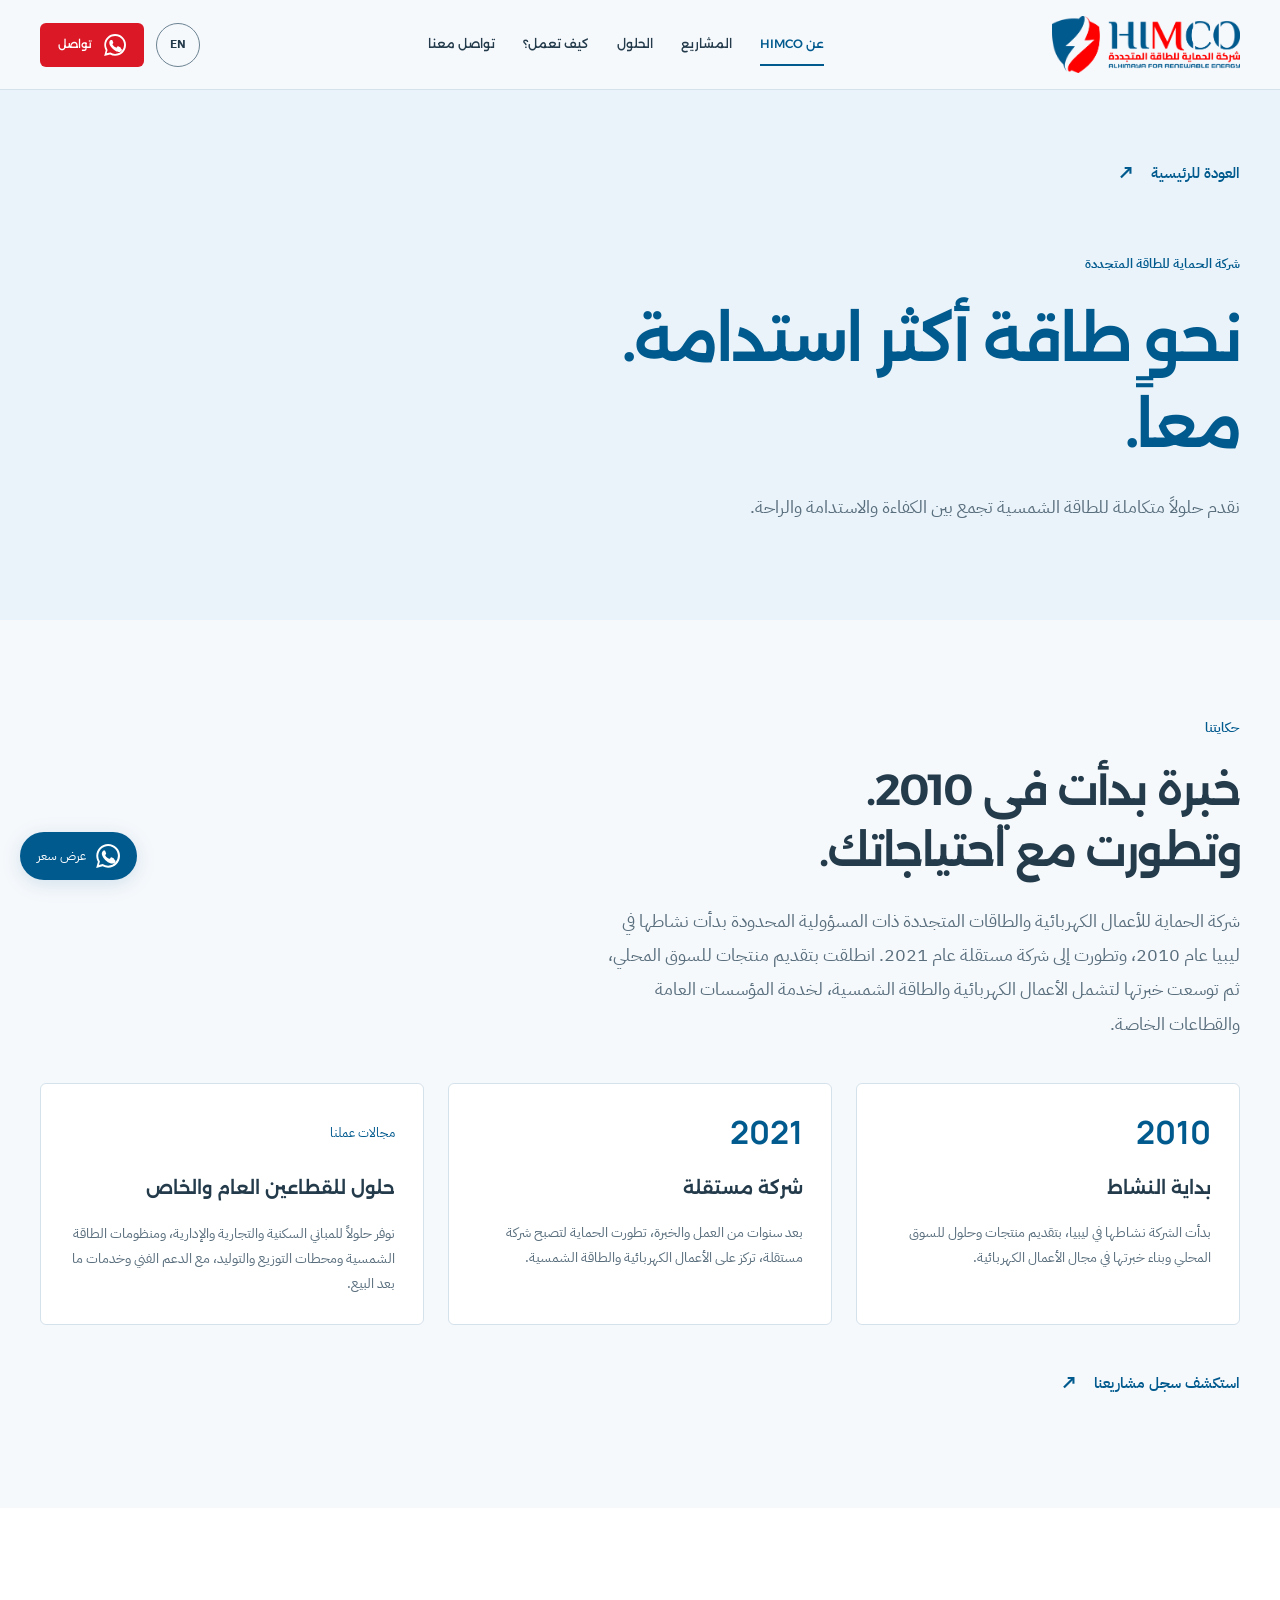
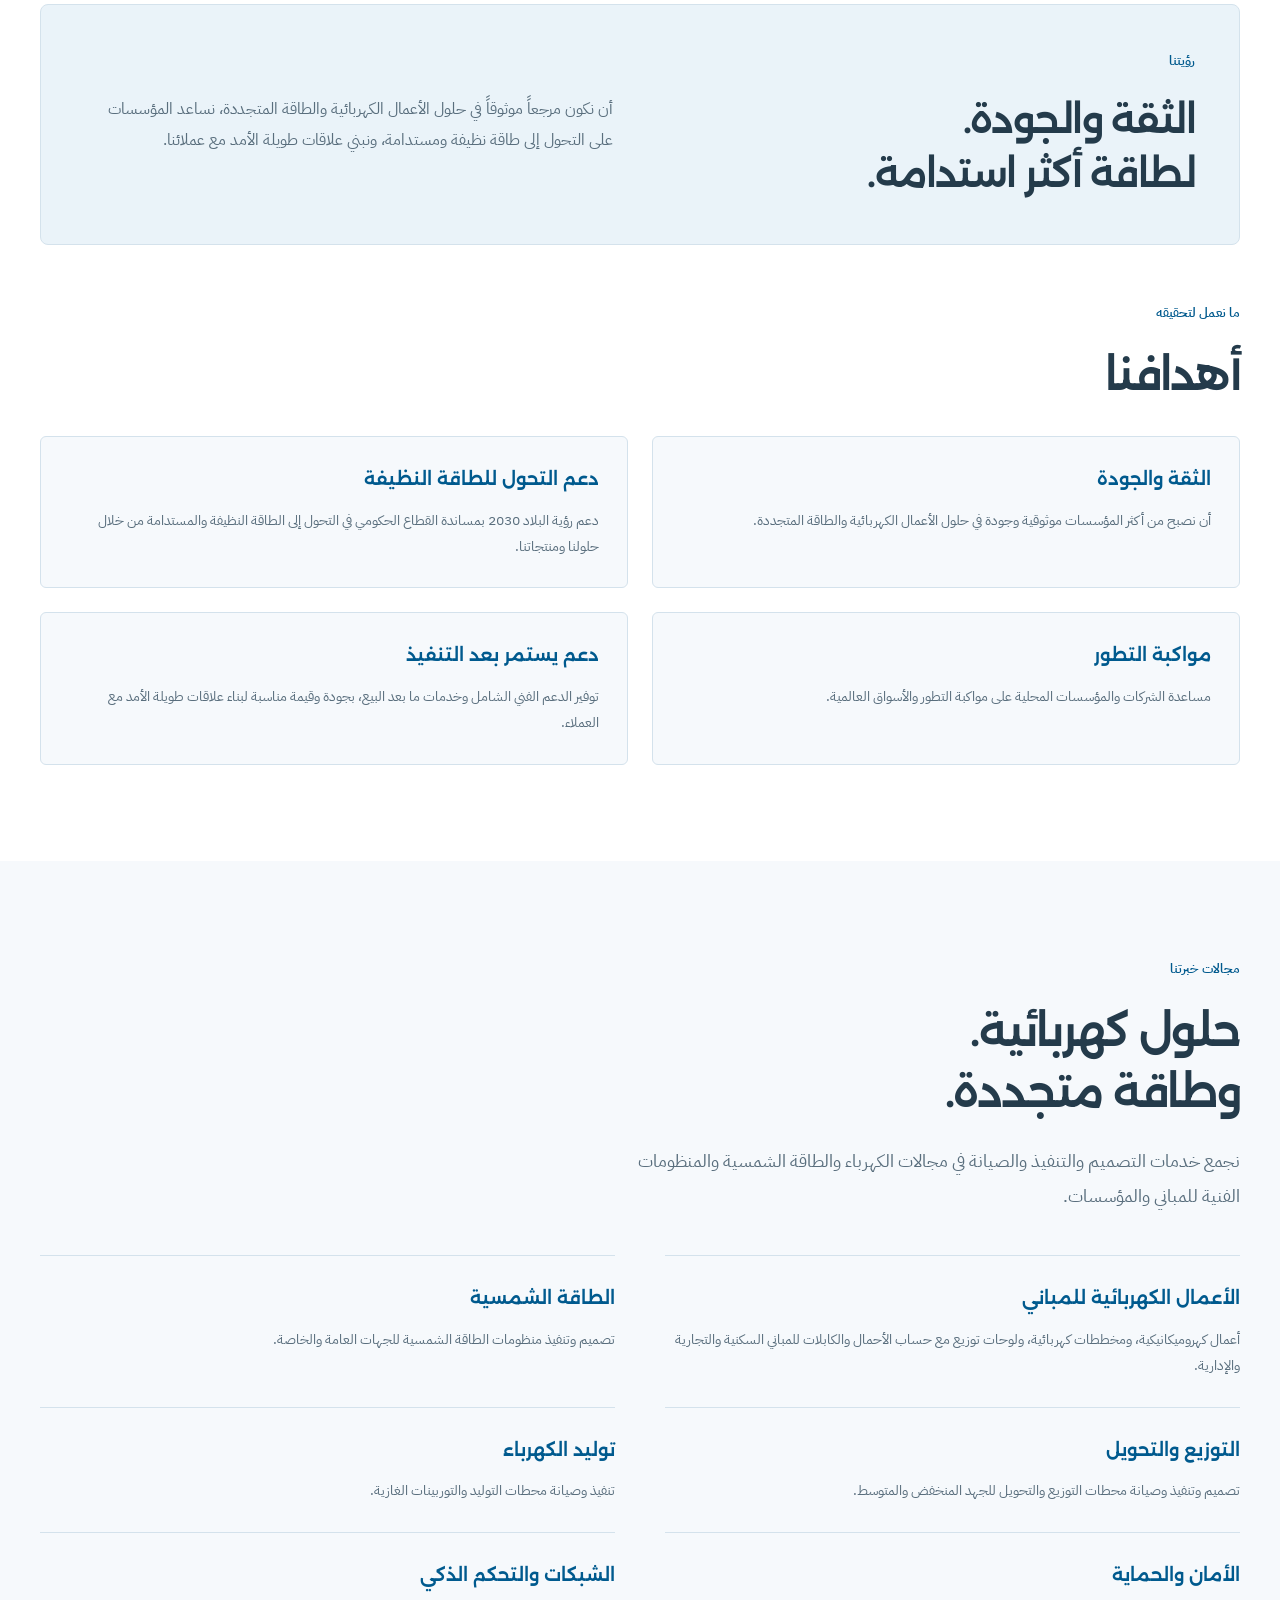
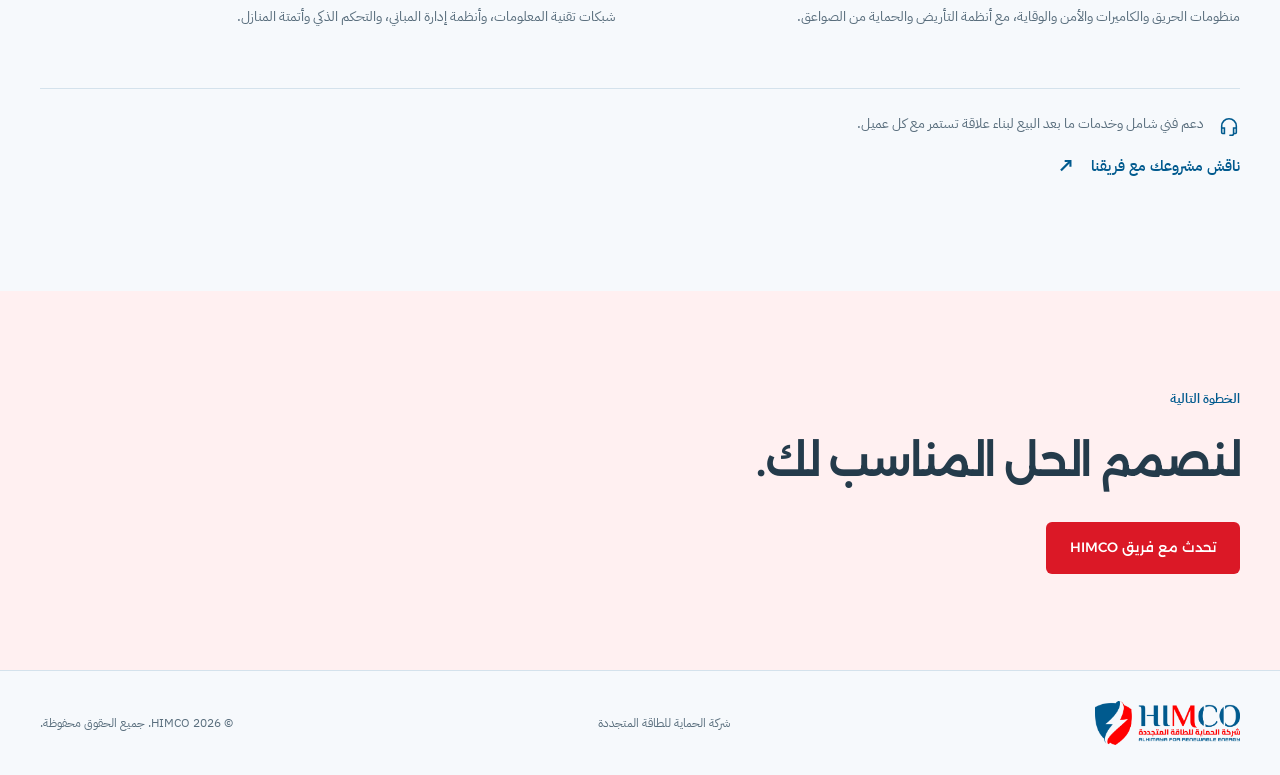
==== commit 41ae8a38: "translation" ====
--- a/about.html
+++ b/about.html
@@ -1,155 +1,346 @@
 <!doctype html>
 <html lang="ar" dir="rtl">
-  <head>
-    <meta charset="UTF-8" />
-    <meta name="viewport" content="width=device-width, initial-scale=1.0" />
-    <meta
-      name="description"
-      content="تعرف على تاريخ شركة الحماية منذ 2010 ورؤيتها وأهدافها وخدماتها في الأعمال الكهربائية والطاقة المتجددة في ليبيا."
-    />
-    <meta name="theme-color" content="#f6f9fc" />
-    <meta name="robots" content="index, follow" />
-    <meta name="referrer" content="strict-origin-when-cross-origin" />
-    <meta property="og:type" content="website" />
-    <meta property="og:site_name" content="HIMCO" />
-    <meta property="og:locale" content="ar_LY" />
-    <meta property="og:title" content="عن HIMCO | الحماية للطاقة المتجددة" />
-    <meta property="og:description" content="تعرف على تاريخ شركة الحماية منذ 2010 ورؤيتها وأهدافها وخدماتها في الأعمال الكهربائية والطاقة المتجددة في ليبيا." />
-    <meta name="twitter:card" content="summary" />
-    <meta name="twitter:title" content="عن HIMCO | الحماية للطاقة المتجددة" />
-    <meta name="twitter:description" content="تعرف على تاريخ شركة الحماية منذ 2010 ورؤيتها وأهدافها وخدماتها في الأعمال الكهربائية والطاقة المتجددة في ليبيا." />
-    <title>عن HIMCO | الحماية للطاقة المتجددة</title>
-    <link rel="icon" href="logo--.png" type="image/png" />
-    <link rel="preconnect" href="https://fonts.googleapis.com" />
-    <link rel="preconnect" href="https://fonts.gstatic.com" crossorigin />
-    <link href="https://fonts.googleapis.com/css2?family=Alexandria:wght@400;500;600;700&family=IBM+Plex+Sans+Arabic:wght@400;500;600&family=Manrope:wght@400;500;600;700;800&display=swap" rel="stylesheet" />
-<link rel="stylesheet" href="styles.css" />
-    <noscript><style>.menu-toggle, .language-switch { display: none; } @media (max-width: 760px) { .mobile-nav[hidden] { display: block !important; position: static; } }</style></noscript>
-  </head>
-  <body data-page="about">
-<a class="skip-link" href="#top" data-ar="انتقل إلى المحتوى" data-en="Skip to content">انتقل إلى المحتوى</a>
-    <header class="site-header" data-header>
-      <a class="brand" href="index.html#top" aria-label="الرئيسية HIMCO" data-alt-ar="الرئيسية HIMCO" data-alt-en="HIMCO home">
-        <img width="1843" height="559" src="logo--.png" alt="HIMCO - الحماية للطاقة المتجددة" />
+
+<head>
+  <meta charset="UTF-8" />
+  <meta name="viewport" content="width=device-width, initial-scale=1.0" />
+  <meta name="description"
+    content="تعرف على تاريخ شركة الحماية منذ 2010 ورؤيتها وأهدافها وخدماتها في الأعمال الكهربائية والطاقة المتجددة في ليبيا." />
+  <meta name="theme-color" content="#f6f9fc" />
+  <meta name="robots" content="index, follow" />
+  <meta name="referrer" content="strict-origin-when-cross-origin" />
+  <meta property="og:type" content="website" />
+  <meta property="og:site_name" content="HIMCO" />
+  <meta property="og:locale" content="ar_LY" />
+  <meta property="og:title" content="عن HIMCO | الحماية للطاقة المتجددة" />
+  <meta property="og:description"
+    content="تعرف على تاريخ شركة الحماية منذ 2010 ورؤيتها وأهدافها وخدماتها في الأعمال الكهربائية والطاقة المتجددة في ليبيا." />
+  <meta name="twitter:card" content="summary" />
+  <meta name="twitter:title" content="عن HIMCO | الحماية للطاقة المتجددة" />
+  <meta name="twitter:description"
+    content="تعرف على تاريخ شركة الحماية منذ 2010 ورؤيتها وأهدافها وخدماتها في الأعمال الكهربائية والطاقة المتجددة في ليبيا." />
+  <title>عن HIMCO | الحماية للطاقة المتجددة</title>
+  <link rel="icon" href="logo--.png" type="image/png" />
+  <link rel="preconnect" href="https://fonts.googleapis.com" />
+  <link rel="preconnect" href="https://fonts.gstatic.com" crossorigin />
+  <link
+    href="https://fonts.googleapis.com/css2?family=Alexandria:wght@400;500;600;700&family=IBM+Plex+Sans+Arabic:wght@400;500;600&family=Manrope:wght@400;500;600;700;800&display=swap"
+    rel="stylesheet" />
+  <link rel="stylesheet" href="styles.css" />
+  <noscript>
+    <style>
+      .menu-toggle,
+      .language-switch {
+        display: none;
+      }
+
+      @media (max-width: 760px) {
+        .mobile-nav[hidden] {
+          display: block !important;
+          position: static;
+        }
+      }
+    </style>
+  </noscript>
+</head>
+
+<body data-page="about">
+  <a class="skip-link" href="#top" data-ar="انتقل إلى المحتوى" data-en="Skip to content">انتقل إلى المحتوى</a>
+  <header class="site-header" data-header>
+    <a class="brand" href="index.html#top" aria-label="الرئيسية HIMCO" data-alt-ar="الرئيسية HIMCO"
+      data-alt-en="HIMCO home">
+      <img width="1843" height="559" src="logo--.png" alt="HIMCO - الحماية للطاقة المتجددة" />
+    </a>
+
+    <nav class="desktop-nav" aria-label="التنقل الرئيسي" data-alt-ar="التنقل الرئيسي" data-alt-en="Primary navigation">
+      <a href="about.html" data-ar="عن HIMCO" data-en="About HIMCO">عن HIMCO</a>
+      <a href="index.html#projects" data-ar="المشاريع" data-en="Projects">المشاريع</a>
+      <a href="index.html#solutions" data-ar="الحلول" data-en="Solutions">الحلول</a>
+      <a href="index.html#energy-flow" data-ar="كيف تعمل؟" data-en="How it works">كيف تعمل؟</a>
+      <a href="index.html#contact" data-ar="تواصل معنا" data-en="Contact">تواصل معنا</a>
+    </nav>
+
+    <div class="header-actions">
+      <button class="menu-toggle" type="button" aria-expanded="false" aria-controls="mobile-nav" data-menu-toggle><svg
+          viewBox="0 0 24 24" aria-hidden="true">
+          <path d="M4 7h16M4 12h16M4 17h16" />
+        </svg><span class="sr-only" data-ar="القائمة" data-en="Menu">القائمة</span></button>
+      <button class="language-switch" type="button" data-language-switch aria-label="Switch to English">
+        <span aria-hidden="true">EN</span>
+      </button>
+      <a class="button button-small button-primary whatsapp-link" href="https://wa.me/218926155231" target="_blank"
+        rel="noreferrer">
+        <svg class="icon" aria-hidden="true">
+          <use href="#icon-whatsapp"></use>
+        </svg>
+        <span data-ar="تواصل" data-en="Get a quote"> تواصل </span>
       </a>
-
-      <nav class="desktop-nav" aria-label="التنقل الرئيسي" data-alt-ar="التنقل الرئيسي" data-alt-en="Primary navigation"><a href="about.html" data-ar="عن HIMCO" data-en="About HIMCO">عن HIMCO</a>
-        <a href="index.html#projects" data-ar="المشاريع" data-en="Projects">المشاريع</a>
-        <a href="index.html#solutions" data-ar="الحلول" data-en="Solutions">الحلول</a>
-        <a href="index.html#energy-flow" data-ar="كيف تعمل؟" data-en="How it works">كيف تعمل؟</a>
-        <a href="index.html#contact" data-ar="تواصل معنا" data-en="Contact">تواصل معنا</a></nav>
-
-      <div class="header-actions">
-        <button class="menu-toggle" type="button" aria-expanded="false" aria-controls="mobile-nav" data-menu-toggle><svg viewBox="0 0 24 24" aria-hidden="true"><path d="M4 7h16M4 12h16M4 17h16" /></svg><span class="sr-only" data-ar="القائمة" data-en="Menu">القائمة</span></button>
-        <button class="language-switch" type="button" data-language-switch aria-label="Switch to English">
-          <span aria-hidden="true">EN</span>
-        </button>
-        <a class="button button-small button-primary whatsapp-link" href="https://wa.me/218926155231" target="_blank" rel="noreferrer">
-          <svg class="icon" aria-hidden="true"><use href="#icon-whatsapp"></use></svg>
-          <span data-ar="اطلب عرض سعر" data-en="Get a quote">اطلب عرض سعر</span>
-        </a>
-      </div>
-    </header>
-    <nav class="mobile-nav" id="mobile-nav" aria-label="قائمة التنقل" data-alt-ar="قائمة التنقل" data-alt-en="Mobile navigation" hidden><a href="about.html" data-ar="عن HIMCO" data-en="About HIMCO">عن HIMCO</a>
-        <a href="index.html#projects" data-ar="المشاريع" data-en="Projects">المشاريع</a>
-        <a href="index.html#solutions" data-ar="الحلول" data-en="Solutions">الحلول</a>
-        <a href="index.html#energy-flow" data-ar="كيف تعمل؟" data-en="How it works">كيف تعمل؟</a>
-        <a href="index.html#contact" data-ar="تواصل معنا" data-en="Contact">تواصل معنا</a></nav>
-
-    <main id="top" tabindex="-1" class="about-page">
-      <section class="about-cover section"><div class="container"><a class="text-link" href="index.html"><span data-ar="العودة للرئيسية" data-en="Back to home">العودة للرئيسية</span><span aria-hidden="true">↗</span></a><p class="eyebrow" data-ar="شركة الحماية للطاقة المتجددة" data-en="HIMCO Renewable Energy">شركة الحماية للطاقة المتجددة</p><h1 data-ar="نحو طاقة أكثر استدامة.
+    </div>
+  </header>
+  <nav class="mobile-nav" id="mobile-nav" aria-label="قائمة التنقل" data-alt-ar="قائمة التنقل"
+    data-alt-en="Mobile navigation" hidden><a href="about.html" data-ar="عن HIMCO" data-en="About HIMCO">عن HIMCO</a>
+    <a href="index.html#projects" data-ar="المشاريع" data-en="Projects">المشاريع</a>
+    <a href="index.html#solutions" data-ar="الحلول" data-en="Solutions">الحلول</a>
+    <a href="index.html#energy-flow" data-ar="كيف تعمل؟" data-en="How it works">كيف تعمل؟</a>
+    <a href="index.html#contact" data-ar="تواصل معنا" data-en="Contact">تواصل معنا</a>
+  </nav>
+
+  <main id="top" tabindex="-1" class="about-page">
+    <section class="about-cover section">
+      <div class="container"><a class="text-link" href="index.html"><span data-ar="العودة للرئيسية"
+            data-en="Back to home">العودة للرئيسية</span><span aria-hidden="true">↗</span></a>
+        <p class="eyebrow" data-ar="شركة الحماية للطاقة المتجددة" data-en="HIMCO Renewable Energy">شركة الحماية للطاقة
+          المتجددة</p>
+        <h1 data-ar="نحو طاقة أكثر استدامة.
 معاً." data-en="Towards more sustainable energy.
-Together.">نحو طاقة أكثر استدامة. معاً.</h1><p class="section-lead" data-ar="نقدم حلولاً متكاملة للطاقة الشمسية تجمع بين الكفاءة والاستدامة والراحة." data-en="We provide integrated solar energy solutions that combine efficiency, sustainability, and convenience.">نقدم حلولاً متكاملة للطاقة الشمسية تجمع بين الكفاءة والاستدامة والراحة.</p></div></section>
-      <section class="section company-history" id="history">
-        <div class="container">
-          <div class="section-heading"><p class="eyebrow" data-ar="حكايتنا" data-en="Our story">حكايتنا</p><h2 data-ar="خبرة بدأت في 2010.
+Together.">نحو طاقة أكثر استدامة. معاً.</h1>
+        <p class="section-lead" data-ar="نقدم حلولاً متكاملة للطاقة الشمسية تجمع بين الكفاءة والاستدامة والراحة."
+          data-en="We provide integrated solar energy solutions that combine efficiency, sustainability, and convenience.">
+          نقدم حلولاً متكاملة للطاقة الشمسية تجمع بين الكفاءة والاستدامة والراحة.</p>
+      </div>
+    </section>
+    <section class="section company-history" id="history">
+      <div class="container">
+        <div class="section-heading">
+          <p class="eyebrow" data-ar="حكايتنا" data-en="Our story">حكايتنا</p>
+          <h2 data-ar="خبرة بدأت في 2010.
 وتطورت مع احتياجاتك." data-en="Experience since 2010.
 Growing with your needs.">خبرة بدأت في 2010.
-وتطورت مع احتياجاتك.</h2><p class="section-lead" data-ar="شركة الحماية للأعمال الكهربائية والطاقات المتجددة ذات المسؤولية المحدودة بدأت نشاطها في ليبيا عام 2010، وتطورت إلى شركة مستقلة عام 2021. انطلقت بتقديم منتجات للسوق المحلي، ثم توسعت خبرتها لتشمل الأعمال الكهربائية والطاقة الشمسية، لخدمة المؤسسات العامة والقطاعات الخاصة." data-en="AL-HIMAYA Company for Electrical Works and Renewable Energy is a limited liability company whose operations began in Libya in 2010. It became an independent company in 2021, growing from supplying products to the local market into electrical and solar energy solutions for public institutions and private businesses.">شركة الحماية للأعمال الكهربائية والطاقات المتجددة ذات المسؤولية المحدودة بدأت نشاطها في ليبيا عام 2010، وتطورت إلى شركة مستقلة عام 2021. انطلقت بتقديم منتجات للسوق المحلي، ثم توسعت خبرتها لتشمل الأعمال الكهربائية والطاقة الشمسية، لخدمة المؤسسات العامة والقطاعات الخاصة.</p></div>
-          <div class="history-grid">
-            <article class="history-card"><span class="history-year">2010</span><h3 data-ar="بداية النشاط" data-en="Operations begin">بداية النشاط</h3><p data-ar="بدأت الشركة نشاطها في ليبيا، بتقديم منتجات وحلول للسوق المحلي وبناء خبرتها في مجال الأعمال الكهربائية." data-en="The business began its activities in Libya, supplying the local market and building experience in electrical works.">بدأت الشركة نشاطها في ليبيا، بتقديم منتجات وحلول للسوق المحلي وبناء خبرتها في مجال الأعمال الكهربائية.</p></article>
-            <article class="history-card"><span class="history-year">2021</span><h3 data-ar="شركة مستقلة" data-en="An independent company">شركة مستقلة</h3><p data-ar="بعد سنوات من العمل والخبرة، تطورت الحماية لتصبح شركة مستقلة، تركز على الأعمال الكهربائية والطاقة الشمسية." data-en="After years of work and experience, AL-HIMAYA developed into an independent company focused on electrical works and solar energy.">بعد سنوات من العمل والخبرة، تطورت الحماية لتصبح شركة مستقلة، تركز على الأعمال الكهربائية والطاقة الشمسية.</p></article>
-            <article class="history-card"><span class="history-label" data-ar="مجالات عملنا" data-en="Our work">مجالات عملنا</span><h3 data-ar="حلول للقطاعين العام والخاص" data-en="Serving public and private sectors">حلول للقطاعين العام والخاص</h3><p data-ar="نوفر حلولاً للمباني السكنية والتجارية والإدارية، ومنظومات الطاقة الشمسية ومحطات التوزيع والتوليد، مع الدعم الفني وخدمات ما بعد البيع." data-en="We provide solutions for residential, commercial and administrative buildings, solar systems, and distribution and generation stations, backed by technical support and after-sales service.">نوفر حلولاً للمباني السكنية والتجارية والإدارية، ومنظومات الطاقة الشمسية ومحطات التوزيع والتوليد، مع الدعم الفني وخدمات ما بعد البيع.</p></article>
-          </div>
-          <a class="text-link" href="index.html#timeline"><span data-ar="استكشف سجل مشاريعنا" data-en="Explore our project record">استكشف سجل مشاريعنا</span><span aria-hidden="true">↗</span></a>
-        </div>
-      </section>
-      <section class="section company-vision" id="vision">
-        <div class="container">
-          <div class="vision-panel"><div><p class="eyebrow" data-ar="رؤيتنا" data-en="Our vision">رؤيتنا</p><h2 data-ar="الثقة والجودة.
+            وتطورت مع احتياجاتك.</h2>
+          <p class="section-lead"
+            data-ar="شركة الحماية للأعمال الكهربائية والطاقات المتجددة ذات المسؤولية المحدودة بدأت نشاطها في ليبيا عام 2010، وتطورت إلى شركة مستقلة عام 2021. انطلقت بتقديم منتجات للسوق المحلي، ثم توسعت خبرتها لتشمل الأعمال الكهربائية والطاقة الشمسية، لخدمة المؤسسات العامة والقطاعات الخاصة."
+            data-en="AL-HIMAYA Company for Electrical Works and Renewable Energy is a limited liability company whose operations began in Libya in 2010. It became an independent company in 2021, growing from supplying products to the local market into electrical and solar energy solutions for public institutions and private businesses.">
+            شركة الحماية للأعمال الكهربائية والطاقات المتجددة ذات المسؤولية المحدودة بدأت نشاطها في ليبيا عام 2010،
+            وتطورت إلى شركة مستقلة عام 2021. انطلقت بتقديم منتجات للسوق المحلي، ثم توسعت خبرتها لتشمل الأعمال الكهربائية
+            والطاقة الشمسية، لخدمة المؤسسات العامة والقطاعات الخاصة.</p>
+        </div>
+        <div class="history-grid">
+          <article class="history-card"><span class="history-year">2010</span>
+            <h3 data-ar="بداية النشاط" data-en="Operations begin">بداية النشاط</h3>
+            <p data-ar="بدأت الشركة نشاطها في ليبيا، بتقديم منتجات وحلول للسوق المحلي وبناء خبرتها في مجال الأعمال الكهربائية."
+              data-en="The business began its activities in Libya, supplying the local market and building experience in electrical works.">
+              بدأت الشركة نشاطها في ليبيا، بتقديم منتجات وحلول للسوق المحلي وبناء خبرتها في مجال الأعمال الكهربائية.</p>
+          </article>
+          <article class="history-card"><span class="history-year">2021</span>
+            <h3 data-ar="شركة مستقلة" data-en="An independent company">شركة مستقلة</h3>
+            <p data-ar="بعد سنوات من العمل والخبرة، تطورت الحماية لتصبح شركة مستقلة، تركز على الأعمال الكهربائية والطاقة الشمسية."
+              data-en="After years of work and experience, AL-HIMAYA developed into an independent company focused on electrical works and solar energy.">
+              بعد سنوات من العمل والخبرة، تطورت الحماية لتصبح شركة مستقلة، تركز على الأعمال الكهربائية والطاقة الشمسية.
+            </p>
+          </article>
+          <article class="history-card"><span class="history-label" data-ar="مجالات عملنا" data-en="Our work">مجالات
+              عملنا</span>
+            <h3 data-ar="حلول للقطاعين العام والخاص" data-en="Serving public and private sectors">حلول للقطاعين العام
+              والخاص</h3>
+            <p data-ar="نوفر حلولاً للمباني السكنية والتجارية والإدارية، ومنظومات الطاقة الشمسية ومحطات التوزيع والتوليد، مع الدعم الفني وخدمات ما بعد البيع."
+              data-en="We provide solutions for residential, commercial and administrative buildings, solar systems, and distribution and generation stations, backed by technical support and after-sales service.">
+              نوفر حلولاً للمباني السكنية والتجارية والإدارية، ومنظومات الطاقة الشمسية ومحطات التوزيع والتوليد، مع الدعم
+              الفني وخدمات ما بعد البيع.</p>
+          </article>
+        </div>
+        <a class="text-link" href="index.html#timeline"><span data-ar="استكشف سجل مشاريعنا"
+            data-en="Explore our project record">استكشف سجل مشاريعنا</span><span aria-hidden="true">↗</span></a>
+      </div>
+    </section>
+    <section class="section company-vision" id="vision">
+      <div class="container">
+        <div class="vision-panel">
+          <div>
+            <p class="eyebrow" data-ar="رؤيتنا" data-en="Our vision">رؤيتنا</p>
+            <h2 data-ar="الثقة والجودة.
 لطاقة أكثر استدامة." data-en="Trust and quality.
 For more sustainable energy.">الثقة والجودة.
-لطاقة أكثر استدامة.</h2></div><p class="section-lead" data-ar="أن نكون مرجعاً موثوقاً في حلول الأعمال الكهربائية والطاقة المتجددة، نساعد المؤسسات على التحول إلى طاقة نظيفة ومستدامة، ونبني علاقات طويلة الأمد مع عملائنا." data-en="To be a trusted provider of electrical and renewable energy solutions, helping institutions move towards clean, sustainable energy and building lasting customer relationships.">أن نكون مرجعاً موثوقاً في حلول الأعمال الكهربائية والطاقة المتجددة، نساعد المؤسسات على التحول إلى طاقة نظيفة ومستدامة، ونبني علاقات طويلة الأمد مع عملائنا.</p></div>
-          <div class="goals-heading"><p class="eyebrow" data-ar="ما نعمل لتحقيقه" data-en="What we work towards">ما نعمل لتحقيقه</p><h2 data-ar="أهدافنا" data-en="Our goals">أهدافنا</h2></div>
-          <div class="goals-grid" id="goals">
-            <article class="goal-card"><h3 data-ar="الثقة والجودة" data-en="Trust and quality">الثقة والجودة</h3><p data-ar="أن نصبح من أكثر المؤسسات موثوقية وجودة في حلول الأعمال الكهربائية والطاقة المتجددة." data-en="Become a trusted, quality-driven institution for electrical and renewable energy solutions.">أن نصبح من أكثر المؤسسات موثوقية وجودة في حلول الأعمال الكهربائية والطاقة المتجددة.</p></article>
-            <article class="goal-card"><h3 data-ar="دعم التحول للطاقة النظيفة" data-en="Supporting clean energy">دعم التحول للطاقة النظيفة</h3><p data-ar="دعم رؤية البلاد 2030 بمساندة القطاع الحكومي في التحول إلى الطاقة النظيفة والمستدامة من خلال حلولنا ومنتجاتنا." data-en="Support the country’s Vision 2030 by helping the public sector transition to clean, sustainable energy through our products and solutions.">دعم رؤية البلاد 2030 بمساندة القطاع الحكومي في التحول إلى الطاقة النظيفة والمستدامة من خلال حلولنا ومنتجاتنا.</p></article>
-            <article class="goal-card"><h3 data-ar="مواكبة التطور" data-en="Keeping pace with progress">مواكبة التطور</h3><p data-ar="مساعدة الشركات والمؤسسات المحلية على مواكبة التطور والأسواق العالمية." data-en="Help local businesses and institutions keep pace with global market developments.">مساعدة الشركات والمؤسسات المحلية على مواكبة التطور والأسواق العالمية.</p></article>
-            <article class="goal-card"><h3 data-ar="دعم يستمر بعد التنفيذ" data-en="Support beyond installation">دعم يستمر بعد التنفيذ</h3><p data-ar="توفير الدعم الفني الشامل وخدمات ما بعد البيع، بجودة وقيمة مناسبة لبناء علاقات طويلة الأمد مع العملاء." data-en="Provide comprehensive technical support and after-sales service, combining quality and value to build long-term customer relationships.">توفير الدعم الفني الشامل وخدمات ما بعد البيع، بجودة وقيمة مناسبة لبناء علاقات طويلة الأمد مع العملاء.</p></article>
+              لطاقة أكثر استدامة.</h2>
           </div>
-        </div>
-      </section>
-      <section class="section company-services" id="services"><div class="container"><div class="section-heading"><p class="eyebrow" data-ar="مجالات خبرتنا" data-en="Our areas of expertise">مجالات خبرتنا</p><h2 data-ar="حلول كهربائية.
+          <p class="section-lead"
+            data-ar="أن نكون مرجعاً موثوقاً في حلول الأعمال الكهربائية والطاقة المتجددة، نساعد المؤسسات على التحول إلى طاقة نظيفة ومستدامة، ونبني علاقات طويلة الأمد مع عملائنا."
+            data-en="To be a trusted provider of electrical and renewable energy solutions, helping institutions move towards clean, sustainable energy and building lasting customer relationships.">
+            أن نكون مرجعاً موثوقاً في حلول الأعمال الكهربائية والطاقة المتجددة، نساعد المؤسسات على التحول إلى طاقة نظيفة
+            ومستدامة، ونبني علاقات طويلة الأمد مع عملائنا.</p>
+        </div>
+        <div class="goals-heading">
+          <p class="eyebrow" data-ar="ما نعمل لتحقيقه" data-en="What we work towards">ما نعمل لتحقيقه</p>
+          <h2 data-ar="أهدافنا" data-en="Our goals">أهدافنا</h2>
+        </div>
+        <div class="goals-grid" id="goals">
+          <article class="goal-card">
+            <h3 data-ar="الثقة والجودة" data-en="Trust and quality">الثقة والجودة</h3>
+            <p data-ar="أن نصبح من أكثر المؤسسات موثوقية وجودة في حلول الأعمال الكهربائية والطاقة المتجددة."
+              data-en="Become a trusted, quality-driven institution for electrical and renewable energy solutions.">أن
+              نصبح من أكثر المؤسسات موثوقية وجودة في حلول الأعمال الكهربائية والطاقة المتجددة.</p>
+          </article>
+          <article class="goal-card">
+            <h3 data-ar="دعم التحول للطاقة النظيفة" data-en="Supporting clean energy">دعم التحول للطاقة النظيفة</h3>
+            <p data-ar="دعم رؤية البلاد 2030 بمساندة القطاع الحكومي في التحول إلى الطاقة النظيفة والمستدامة من خلال حلولنا ومنتجاتنا."
+              data-en="Support the country’s Vision 2030 by helping the public sector transition to clean, sustainable energy through our products and solutions.">
+              دعم رؤية البلاد 2030 بمساندة القطاع الحكومي في التحول إلى الطاقة النظيفة والمستدامة من خلال حلولنا
+              ومنتجاتنا.</p>
+          </article>
+          <article class="goal-card">
+            <h3 data-ar="مواكبة التطور" data-en="Keeping pace with progress">مواكبة التطور</h3>
+            <p data-ar="مساعدة الشركات والمؤسسات المحلية على مواكبة التطور والأسواق العالمية."
+              data-en="Help local businesses and institutions keep pace with global market developments.">مساعدة الشركات
+              والمؤسسات المحلية على مواكبة التطور والأسواق العالمية.</p>
+          </article>
+          <article class="goal-card">
+            <h3 data-ar="دعم يستمر بعد التنفيذ" data-en="Support beyond installation">دعم يستمر بعد التنفيذ</h3>
+            <p data-ar="توفير الدعم الفني الشامل وخدمات ما بعد البيع، بجودة وقيمة مناسبة لبناء علاقات طويلة الأمد مع العملاء."
+              data-en="Provide comprehensive technical support and after-sales service, combining quality and value to build long-term customer relationships.">
+              توفير الدعم الفني الشامل وخدمات ما بعد البيع، بجودة وقيمة مناسبة لبناء علاقات طويلة الأمد مع العملاء.</p>
+          </article>
+        </div>
+      </div>
+    </section>
+    <section class="section company-services" id="services">
+      <div class="container">
+        <div class="section-heading">
+          <p class="eyebrow" data-ar="مجالات خبرتنا" data-en="Our areas of expertise">مجالات خبرتنا</p>
+          <h2 data-ar="حلول كهربائية.
 وطاقة متجددة." data-en="Electrical solutions.
 Renewable energy.">حلول كهربائية.
-وطاقة متجددة.</h2><p class="section-lead" data-ar="نجمع خدمات التصميم والتنفيذ والصيانة في مجالات الكهرباء والطاقة الشمسية والمنظومات الفنية للمباني والمؤسسات." data-en="We combine design, implementation and maintenance across electrical works, solar energy and technical systems for buildings and institutions.">نجمع خدمات التصميم والتنفيذ والصيانة في مجالات الكهرباء والطاقة الشمسية والمنظومات الفنية للمباني والمؤسسات.</p></div><div class="service-catalog"><article class="catalog-item"><h3 data-ar="الأعمال الكهربائية للمباني" data-en="Building electrical works">الأعمال الكهربائية للمباني</h3><p data-ar="أعمال كهروميكانيكية، ومخططات كهربائية، ولوحات توزيع مع حساب الأحمال والكابلات للمباني السكنية والتجارية والإدارية." data-en="Electromechanical works, electrical drawings and distribution panels, including load and cable calculations for residential, commercial and administrative buildings.">أعمال كهروميكانيكية، ومخططات كهربائية، ولوحات توزيع مع حساب الأحمال والكابلات للمباني السكنية والتجارية والإدارية.</p></article><article class="catalog-item"><h3 data-ar="الطاقة الشمسية" data-en="Solar energy">الطاقة الشمسية</h3><p data-ar="تصميم وتنفيذ منظومات الطاقة الشمسية للجهات العامة والخاصة." data-en="Design and implementation of solar energy systems for public and private clients.">تصميم وتنفيذ منظومات الطاقة الشمسية للجهات العامة والخاصة.</p></article><article class="catalog-item"><h3 data-ar="التوزيع والتحويل" data-en="Distribution and substations">التوزيع والتحويل</h3><p data-ar="تصميم وتنفيذ وصيانة محطات التوزيع والتحويل للجهد المنخفض والمتوسط." data-en="Design, implementation and maintenance of low and medium voltage distribution stations and substations.">تصميم وتنفيذ وصيانة محطات التوزيع والتحويل للجهد المنخفض والمتوسط.</p></article><article class="catalog-item"><h3 data-ar="توليد الكهرباء" data-en="Power generation">توليد الكهرباء</h3><p data-ar="تنفيذ وصيانة محطات التوليد والتوربينات الغازية." data-en="Implementation and maintenance of generation stations and gas turbines.">تنفيذ وصيانة محطات التوليد والتوربينات الغازية.</p></article><article class="catalog-item"><h3 data-ar="الأمان والحماية" data-en="Safety and protection">الأمان والحماية</h3><p data-ar="منظومات الحريق والكاميرات والأمن والوقاية، مع أنظمة التأريض والحماية من الصواعق." data-en="Fire, CCTV, security and protection systems, together with earthing and lightning protection.">منظومات الحريق والكاميرات والأمن والوقاية، مع أنظمة التأريض والحماية من الصواعق.</p></article><article class="catalog-item"><h3 data-ar="الشبكات والتحكم الذكي" data-en="Networks and smart controls">الشبكات والتحكم الذكي</h3><p data-ar="شبكات تقنية المعلومات، وأنظمة إدارة المباني، والتحكم الذكي وأتمتة المنازل." data-en="IT networks, building management systems, intelligent controls and home automation.">شبكات تقنية المعلومات، وأنظمة إدارة المباني، والتحكم الذكي وأتمتة المنازل.</p></article></div><div class="services-support"><svg class="icon" aria-hidden="true"><use href="#icon-support" /></svg><p data-ar="دعم فني شامل وخدمات ما بعد البيع لبناء علاقة تستمر مع كل عميل." data-en="Comprehensive technical support and after-sales service, built around lasting customer relationships.">دعم فني شامل وخدمات ما بعد البيع لبناء علاقة تستمر مع كل عميل.</p></div><a class="text-link" href="index.html#contact"><span data-ar="ناقش مشروعك مع فريقنا" data-en="Discuss your project with our team">ناقش مشروعك مع فريقنا</span><span aria-hidden="true">↗</span></a></div></section>
-      <section class="about-cta section"><div class="container"><p class="eyebrow" data-ar="الخطوة التالية" data-en="Your next step">الخطوة التالية</p><h2 data-ar="لنصمم الحل المناسب لك." data-en="Let’s design the right solution for you.">لنصمم الحل المناسب لك.</h2><a class="button button-primary whatsapp-link" href="https://wa.me/218926155231" target="_blank" rel="noreferrer"><span data-ar="تحدث مع فريق HIMCO" data-en="Talk to the HIMCO team">تحدث مع فريق HIMCO</span></a></div></section>
-    </main>
-
-    <footer class="site-footer">
-      <div class="container footer-layout">
-        <img width="1843" height="559" src="logo--.png" alt="HIMCO" />
-        <p data-ar="شركة الحماية للطاقة المتجددة" data-en="HIMCO for Renewable Energy">
-          شركة الحماية للطاقة المتجددة
-        </p>
-        <p>
-          © <span data-year>2026</span> HIMCO.
-          <span data-ar="جميع الحقوق محفوظة." data-en="All rights reserved.">جميع الحقوق محفوظة.</span>
-        </p>
-      </div>
-    </footer>
-
-    <a class="floating-whatsapp whatsapp-link" href="https://wa.me/218926155231" target="_blank" rel="noreferrer" aria-label="Request a quote on WhatsApp">
-      <svg aria-hidden="true"><use href="#icon-whatsapp"></use></svg>
-      <span data-ar="عرض سعر" data-en="Quote">عرض سعر</span>
-    </a>
-
-    
-    <svg class="svg-sprite" aria-hidden="true">
-      <symbol id="icon-inverter" viewBox="0 0 24 24"><rect x="5" y="3" width="14" height="18" rx="2"/><path d="M8 7h8M8 11h8m-8 6c2-5 6 5 8 0"/></symbol>
-      <symbol id="icon-loads" viewBox="0 0 24 24"><path d="m3 11 9-8 9 8M5 10v11h14V10M10 21v-7h4v7"/></symbol>
-      <symbol id="icon-whatsapp" viewBox="0 0 24 24">
-        <path d="M20.5 3.5A11.8 11.8 0 0 0 12.1 0C5.6 0 .3 5.3.3 11.8c0 2.1.5 4.1 1.6 5.9L.2 24l6.4-1.7a11.8 11.8 0 0 0 5.5 1.4h.1c6.5 0 11.8-5.3 11.8-11.8 0-3.2-1.2-6.1-3.5-8.4Zm-8.3 18.2h-.1a9.8 9.8 0 0 1-5-1.4l-.4-.2-3.8 1 1-3.7-.2-.4a9.8 9.8 0 1 1 8.5 4.7Zm5.4-7.4c-.3-.2-1.8-.9-2.1-1-.3-.1-.5-.2-.7.2-.2.3-.8 1-.9 1.2-.2.2-.3.2-.7.1-1.7-.8-2.8-1.5-3.9-3.4-.3-.5.3-.5.8-1.6.1-.2 0-.4 0-.6L9.2 7c-.2-.6-.5-.5-.7-.5h-.6c-.2 0-.6.1-.9.4-.3.3-1.2 1.2-1.2 2.9 0 1.7 1.3 3.4 1.4 3.6.2.2 2.5 3.8 6 5.3 2.2.9 3 .9 4.1.8.7-.1 1.8-.7 2-1.4.3-.7.3-1.3.2-1.4-.1-.2-.3-.3-.6-.4Z" />
-      </symbol>
-      <symbol id="icon-arrow" viewBox="0 0 24 24">
-        <path d="M5 12h14M13 6l6 6-6 6" fill="none" stroke="currentColor" stroke-width="2" stroke-linecap="round" stroke-linejoin="round" />
-      </symbol>
-      <symbol id="icon-plan" viewBox="0 0 24 24">
-        <path d="M4 4h16v16H4zM8 8h8M8 12h5M8 16h3" fill="none" stroke="currentColor" stroke-width="1.7" stroke-linecap="round" />
-      </symbol>
-      <symbol id="icon-panel" viewBox="0 0 24 24">
-        <path d="m5 5-2 12h18L19 5H5Zm1 4h12M5 13h14M9 5 8 17m7-12 1 12M12 17v3m-4 0h8" fill="none" stroke="currentColor" stroke-width="1.6" stroke-linecap="round" stroke-linejoin="round" />
-      </symbol>
-      <symbol id="icon-battery" viewBox="0 0 24 24">
-        <path d="M7 5h10v2h2v13H5V7h2V5Zm5 5-2 4h3l-2 4 5-6h-3l2-2h-3Z" fill="none" stroke="currentColor" stroke-width="1.6" stroke-linejoin="round" />
-      </symbol>
-      <symbol id="icon-support" viewBox="0 0 24 24">
-        <path d="M4 13v-2a8 8 0 0 1 16 0v2m-16 0h3v6H5a1 1 0 0 1-1-1v-5Zm16 0h-3v6h2a1 1 0 0 0 1-1v-5Zm-3 6c0 1.1-.9 2-2 2h-2" fill="none" stroke="currentColor" stroke-width="1.7" stroke-linecap="round" />
-      </symbol>
-      <symbol id="icon-phone" viewBox="0 0 24 24">
-        <path d="M6.6 10.8a15.5 15.5 0 0 0 6.6 6.6l2.2-2.2c.3-.3.7-.4 1.1-.2 1.2.4 2.5.7 3.9.7.6 0 1 .4 1 1v3.5c0 .6-.4 1-1 1C10.7 21.2 2.8 13.3 2.8 3.6c0-.6.4-1 1-1h3.5c.6 0 1 .4 1 1 0 1.4.2 2.7.7 3.9.1.4 0 .8-.3 1.1l-2.1 2.2Z" fill="none" stroke="currentColor" stroke-width="1.7" />
-      </symbol>
-      <symbol id="icon-mail" viewBox="0 0 24 24">
-        <path d="M3 5h18v14H3zM3 7l9 6 9-6" fill="none" stroke="currentColor" stroke-width="1.7" stroke-linejoin="round" />
-      </symbol>
-      <symbol id="icon-location" viewBox="0 0 24 24">
-        <path d="M20 10c0 5-8 12-8 12S4 15 4 10a8 8 0 1 1 16 0Zm-8 3a3 3 0 1 0 0-6 3 3 0 0 0 0 6Z" fill="none" stroke="currentColor" stroke-width="1.7" />
-      </symbol>
-      <symbol id="icon-download" viewBox="0 0 24 24">
-        <path d="M12 3v12m-5-5 5 5 5-5M5 21h14" fill="none" stroke="currentColor" stroke-width="1.8" stroke-linecap="round" stroke-linejoin="round" />
-      </symbol>
+            وطاقة متجددة.</h2>
+          <p class="section-lead"
+            data-ar="نجمع خدمات التصميم والتنفيذ والصيانة في مجالات الكهرباء والطاقة الشمسية والمنظومات الفنية للمباني والمؤسسات."
+            data-en="We combine design, implementation and maintenance across electrical works, solar energy and technical systems for buildings and institutions.">
+            نجمع خدمات التصميم والتنفيذ والصيانة في مجالات الكهرباء والطاقة الشمسية والمنظومات الفنية للمباني والمؤسسات.
+          </p>
+        </div>
+        <div class="service-catalog">
+          <article class="catalog-item">
+            <h3 data-ar="الأعمال الكهربائية للمباني" data-en="Building electrical works">الأعمال الكهربائية للمباني</h3>
+            <p data-ar="أعمال كهروميكانيكية، ومخططات كهربائية، ولوحات توزيع مع حساب الأحمال والكابلات للمباني السكنية والتجارية والإدارية."
+              data-en="Electromechanical works, electrical drawings and distribution panels, including load and cable calculations for residential, commercial and administrative buildings.">
+              أعمال كهروميكانيكية، ومخططات كهربائية، ولوحات توزيع مع حساب الأحمال والكابلات للمباني السكنية والتجارية
+              والإدارية.</p>
+          </article>
+          <article class="catalog-item">
+            <h3 data-ar="الطاقة الشمسية" data-en="Solar energy">الطاقة الشمسية</h3>
+            <p data-ar="تصميم وتنفيذ منظومات الطاقة الشمسية للجهات العامة والخاصة."
+              data-en="Design and implementation of solar energy systems for public and private clients.">تصميم وتنفيذ
+              منظومات الطاقة الشمسية للجهات العامة والخاصة.</p>
+          </article>
+          <article class="catalog-item">
+            <h3 data-ar="التوزيع والتحويل" data-en="Distribution and substations">التوزيع والتحويل</h3>
+            <p data-ar="تصميم وتنفيذ وصيانة محطات التوزيع والتحويل للجهد المنخفض والمتوسط."
+              data-en="Design, implementation and maintenance of low and medium voltage distribution stations and substations.">
+              تصميم وتنفيذ وصيانة محطات التوزيع والتحويل للجهد المنخفض والمتوسط.</p>
+          </article>
+          <article class="catalog-item">
+            <h3 data-ar="توليد الكهرباء" data-en="Power generation">توليد الكهرباء</h3>
+            <p data-ar="تنفيذ وصيانة محطات التوليد والتوربينات الغازية."
+              data-en="Implementation and maintenance of generation stations and gas turbines.">تنفيذ وصيانة محطات
+              التوليد والتوربينات الغازية.</p>
+          </article>
+          <article class="catalog-item">
+            <h3 data-ar="الأمان والحماية" data-en="Safety and protection">الأمان والحماية</h3>
+            <p data-ar="منظومات الحريق والكاميرات والأمن والوقاية، مع أنظمة التأريض والحماية من الصواعق."
+              data-en="Fire, CCTV, security and protection systems, together with earthing and lightning protection.">
+              منظومات الحريق والكاميرات والأمن والوقاية، مع أنظمة التأريض والحماية من الصواعق.</p>
+          </article>
+          <article class="catalog-item">
+            <h3 data-ar="الشبكات والتحكم الذكي" data-en="Networks and smart controls">الشبكات والتحكم الذكي</h3>
+            <p data-ar="شبكات تقنية المعلومات، وأنظمة إدارة المباني، والتحكم الذكي وأتمتة المنازل."
+              data-en="IT networks, building management systems, intelligent controls and home automation.">شبكات تقنية
+              المعلومات، وأنظمة إدارة المباني، والتحكم الذكي وأتمتة المنازل.</p>
+          </article>
+        </div>
+        <div class="services-support"><svg class="icon" aria-hidden="true">
+            <use href="#icon-support" />
+          </svg>
+          <p data-ar="دعم فني شامل وخدمات ما بعد البيع لبناء علاقة تستمر مع كل عميل."
+            data-en="Comprehensive technical support and after-sales service, built around lasting customer relationships.">
+            دعم فني شامل وخدمات ما بعد البيع لبناء علاقة تستمر مع كل عميل.</p>
+        </div><a class="text-link" href="index.html#contact"><span data-ar="ناقش مشروعك مع فريقنا"
+            data-en="Discuss your project with our team">ناقش مشروعك مع فريقنا</span><span
+            aria-hidden="true">↗</span></a>
+      </div>
+    </section>
+    <section class="about-cta section">
+      <div class="container">
+        <p class="eyebrow" data-ar="الخطوة التالية" data-en="Your next step">الخطوة التالية</p>
+        <h2 data-ar="لنصمم الحل المناسب لك." data-en="Let’s design the right solution for you.">لنصمم الحل المناسب لك.
+        </h2><a class="button button-primary whatsapp-link" href="https://wa.me/218926155231" target="_blank"
+          rel="noreferrer"><span data-ar="تحدث مع فريق HIMCO" data-en="Talk to the HIMCO team">تحدث مع فريق
+            HIMCO</span></a>
+      </div>
+    </section>
+  </main>
+
+  <footer class="site-footer">
+    <div class="container footer-layout">
+      <img width="1843" height="559" src="logo--.png" alt="HIMCO" />
+      <p data-ar="شركة الحماية للطاقة المتجددة" data-en="HIMCO for Renewable Energy">
+        شركة الحماية للطاقة المتجددة
+      </p>
+      <p>
+        © <span data-year>2026</span> HIMCO.
+        <span data-ar="جميع الحقوق محفوظة." data-en="All rights reserved.">جميع الحقوق محفوظة.</span>
+      </p>
+    </div>
+  </footer>
+
+  <a class="floating-whatsapp whatsapp-link" href="https://wa.me/218926155231" target="_blank" rel="noreferrer"
+    aria-label="Request a quote on WhatsApp">
+    <svg aria-hidden="true">
+      <use href="#icon-whatsapp"></use>
     </svg>
-
-    <script src="script.js" defer></script>
-  </body>
-</html>
+    <span data-ar="عرض سعر" data-en="Quote">عرض سعر</span>
+  </a>
+
+
+  <svg class="svg-sprite" aria-hidden="true">
+    <symbol id="icon-inverter" viewBox="0 0 24 24">
+      <rect x="5" y="3" width="14" height="18" rx="2" />
+      <path d="M8 7h8M8 11h8m-8 6c2-5 6 5 8 0" />
+    </symbol>
+    <symbol id="icon-loads" viewBox="0 0 24 24">
+      <path d="m3 11 9-8 9 8M5 10v11h14V10M10 21v-7h4v7" />
+    </symbol>
+    <symbol id="icon-whatsapp" viewBox="0 0 24 24">
+      <path
+        d="M20.5 3.5A11.8 11.8 0 0 0 12.1 0C5.6 0 .3 5.3.3 11.8c0 2.1.5 4.1 1.6 5.9L.2 24l6.4-1.7a11.8 11.8 0 0 0 5.5 1.4h.1c6.5 0 11.8-5.3 11.8-11.8 0-3.2-1.2-6.1-3.5-8.4Zm-8.3 18.2h-.1a9.8 9.8 0 0 1-5-1.4l-.4-.2-3.8 1 1-3.7-.2-.4a9.8 9.8 0 1 1 8.5 4.7Zm5.4-7.4c-.3-.2-1.8-.9-2.1-1-.3-.1-.5-.2-.7.2-.2.3-.8 1-.9 1.2-.2.2-.3.2-.7.1-1.7-.8-2.8-1.5-3.9-3.4-.3-.5.3-.5.8-1.6.1-.2 0-.4 0-.6L9.2 7c-.2-.6-.5-.5-.7-.5h-.6c-.2 0-.6.1-.9.4-.3.3-1.2 1.2-1.2 2.9 0 1.7 1.3 3.4 1.4 3.6.2.2 2.5 3.8 6 5.3 2.2.9 3 .9 4.1.8.7-.1 1.8-.7 2-1.4.3-.7.3-1.3.2-1.4-.1-.2-.3-.3-.6-.4Z" />
+    </symbol>
+    <symbol id="icon-arrow" viewBox="0 0 24 24">
+      <path d="M5 12h14M13 6l6 6-6 6" fill="none" stroke="currentColor" stroke-width="2" stroke-linecap="round"
+        stroke-linejoin="round" />
+    </symbol>
+    <symbol id="icon-plan" viewBox="0 0 24 24">
+      <path d="M4 4h16v16H4zM8 8h8M8 12h5M8 16h3" fill="none" stroke="currentColor" stroke-width="1.7"
+        stroke-linecap="round" />
+    </symbol>
+    <symbol id="icon-panel" viewBox="0 0 24 24">
+      <path d="m5 5-2 12h18L19 5H5Zm1 4h12M5 13h14M9 5 8 17m7-12 1 12M12 17v3m-4 0h8" fill="none" stroke="currentColor"
+        stroke-width="1.6" stroke-linecap="round" stroke-linejoin="round" />
+    </symbol>
+    <symbol id="icon-battery" viewBox="0 0 24 24">
+      <path d="M7 5h10v2h2v13H5V7h2V5Zm5 5-2 4h3l-2 4 5-6h-3l2-2h-3Z" fill="none" stroke="currentColor"
+        stroke-width="1.6" stroke-linejoin="round" />
+    </symbol>
+    <symbol id="icon-support" viewBox="0 0 24 24">
+      <path
+        d="M4 13v-2a8 8 0 0 1 16 0v2m-16 0h3v6H5a1 1 0 0 1-1-1v-5Zm16 0h-3v6h2a1 1 0 0 0 1-1v-5Zm-3 6c0 1.1-.9 2-2 2h-2"
+        fill="none" stroke="currentColor" stroke-width="1.7" stroke-linecap="round" />
+    </symbol>
+    <symbol id="icon-phone" viewBox="0 0 24 24">
+      <path
+        d="M6.6 10.8a15.5 15.5 0 0 0 6.6 6.6l2.2-2.2c.3-.3.7-.4 1.1-.2 1.2.4 2.5.7 3.9.7.6 0 1 .4 1 1v3.5c0 .6-.4 1-1 1C10.7 21.2 2.8 13.3 2.8 3.6c0-.6.4-1 1-1h3.5c.6 0 1 .4 1 1 0 1.4.2 2.7.7 3.9.1.4 0 .8-.3 1.1l-2.1 2.2Z"
+        fill="none" stroke="currentColor" stroke-width="1.7" />
+    </symbol>
+    <symbol id="icon-mail" viewBox="0 0 24 24">
+      <path d="M3 5h18v14H3zM3 7l9 6 9-6" fill="none" stroke="currentColor" stroke-width="1.7"
+        stroke-linejoin="round" />
+    </symbol>
+    <symbol id="icon-location" viewBox="0 0 24 24">
+      <path d="M20 10c0 5-8 12-8 12S4 15 4 10a8 8 0 1 1 16 0Zm-8 3a3 3 0 1 0 0-6 3 3 0 0 0 0 6Z" fill="none"
+        stroke="currentColor" stroke-width="1.7" />
+    </symbol>
+    <symbol id="icon-download" viewBox="0 0 24 24">
+      <path d="M12 3v12m-5-5 5 5 5-5M5 21h14" fill="none" stroke="currentColor" stroke-width="1.8"
+        stroke-linecap="round" stroke-linejoin="round" />
+    </symbol>
+  </svg>
+
+  <script src="script.js" defer></script>
+</body>
+
+</html>
